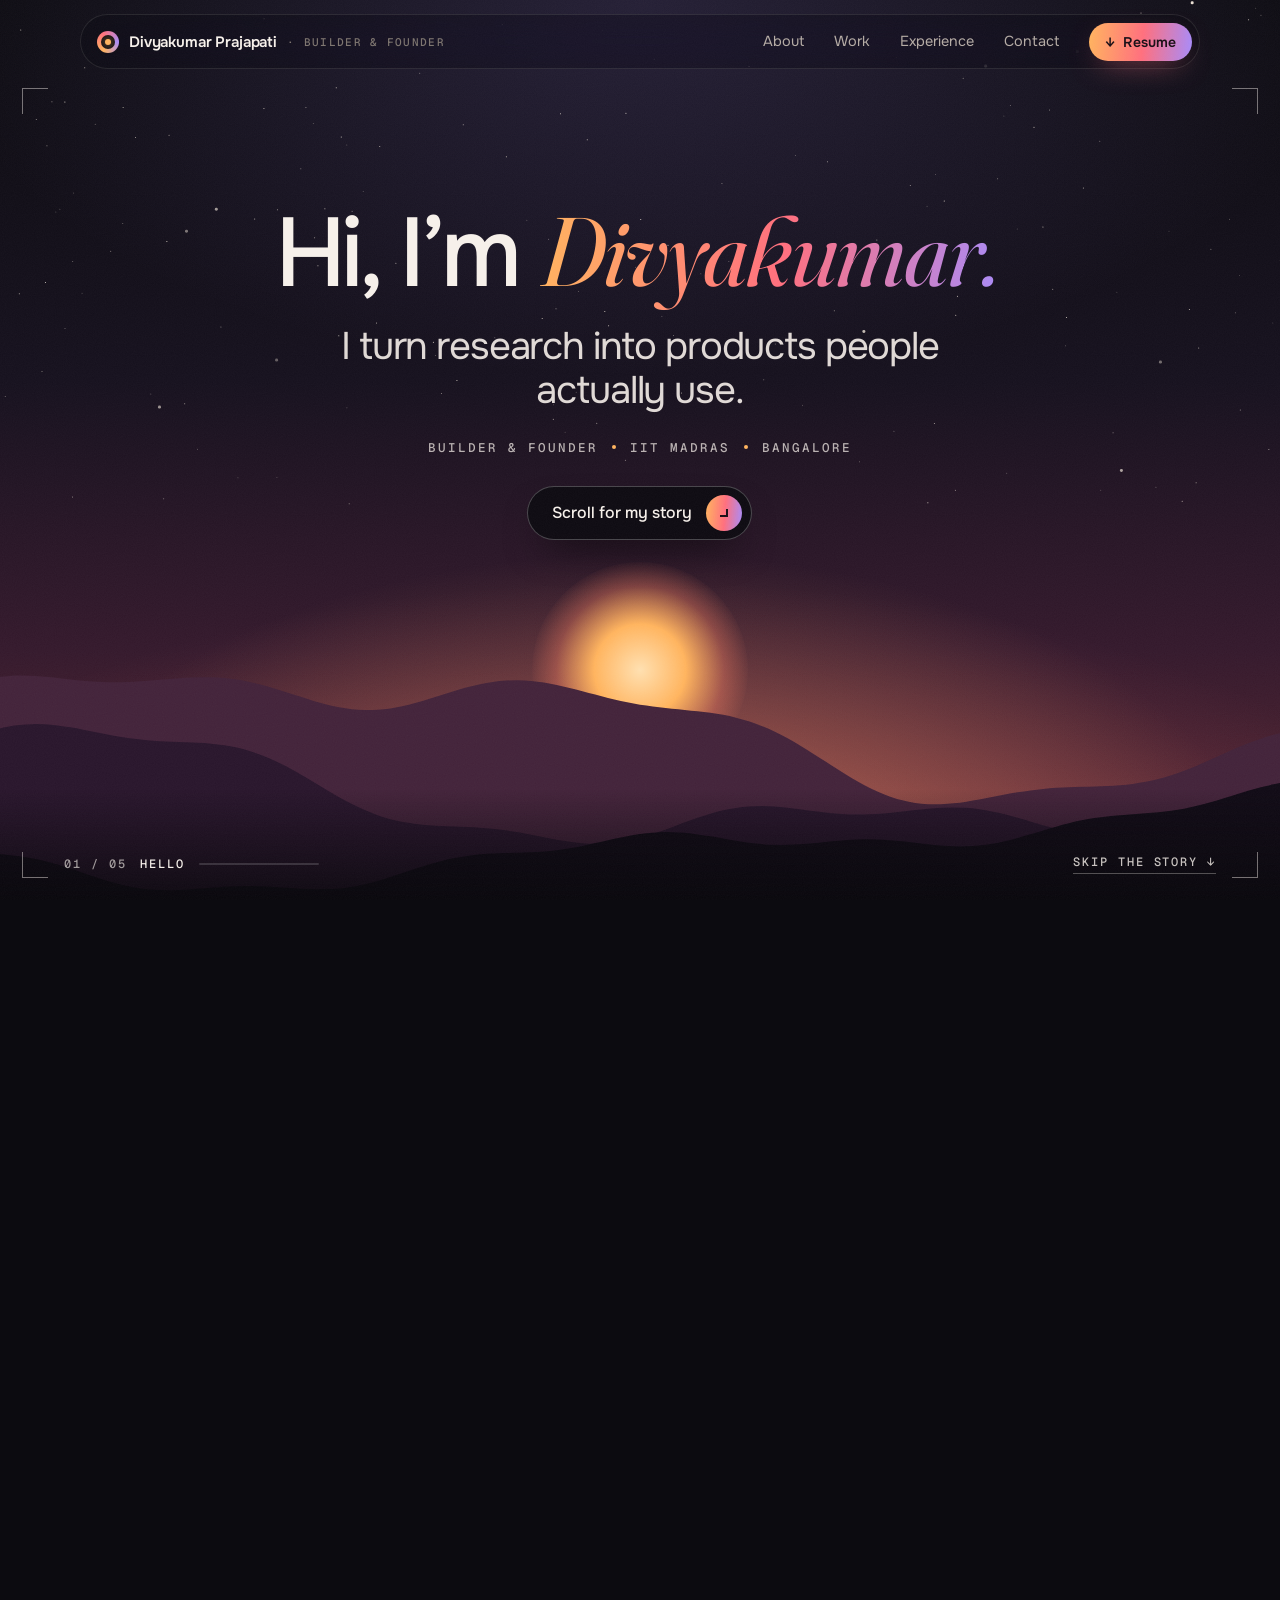
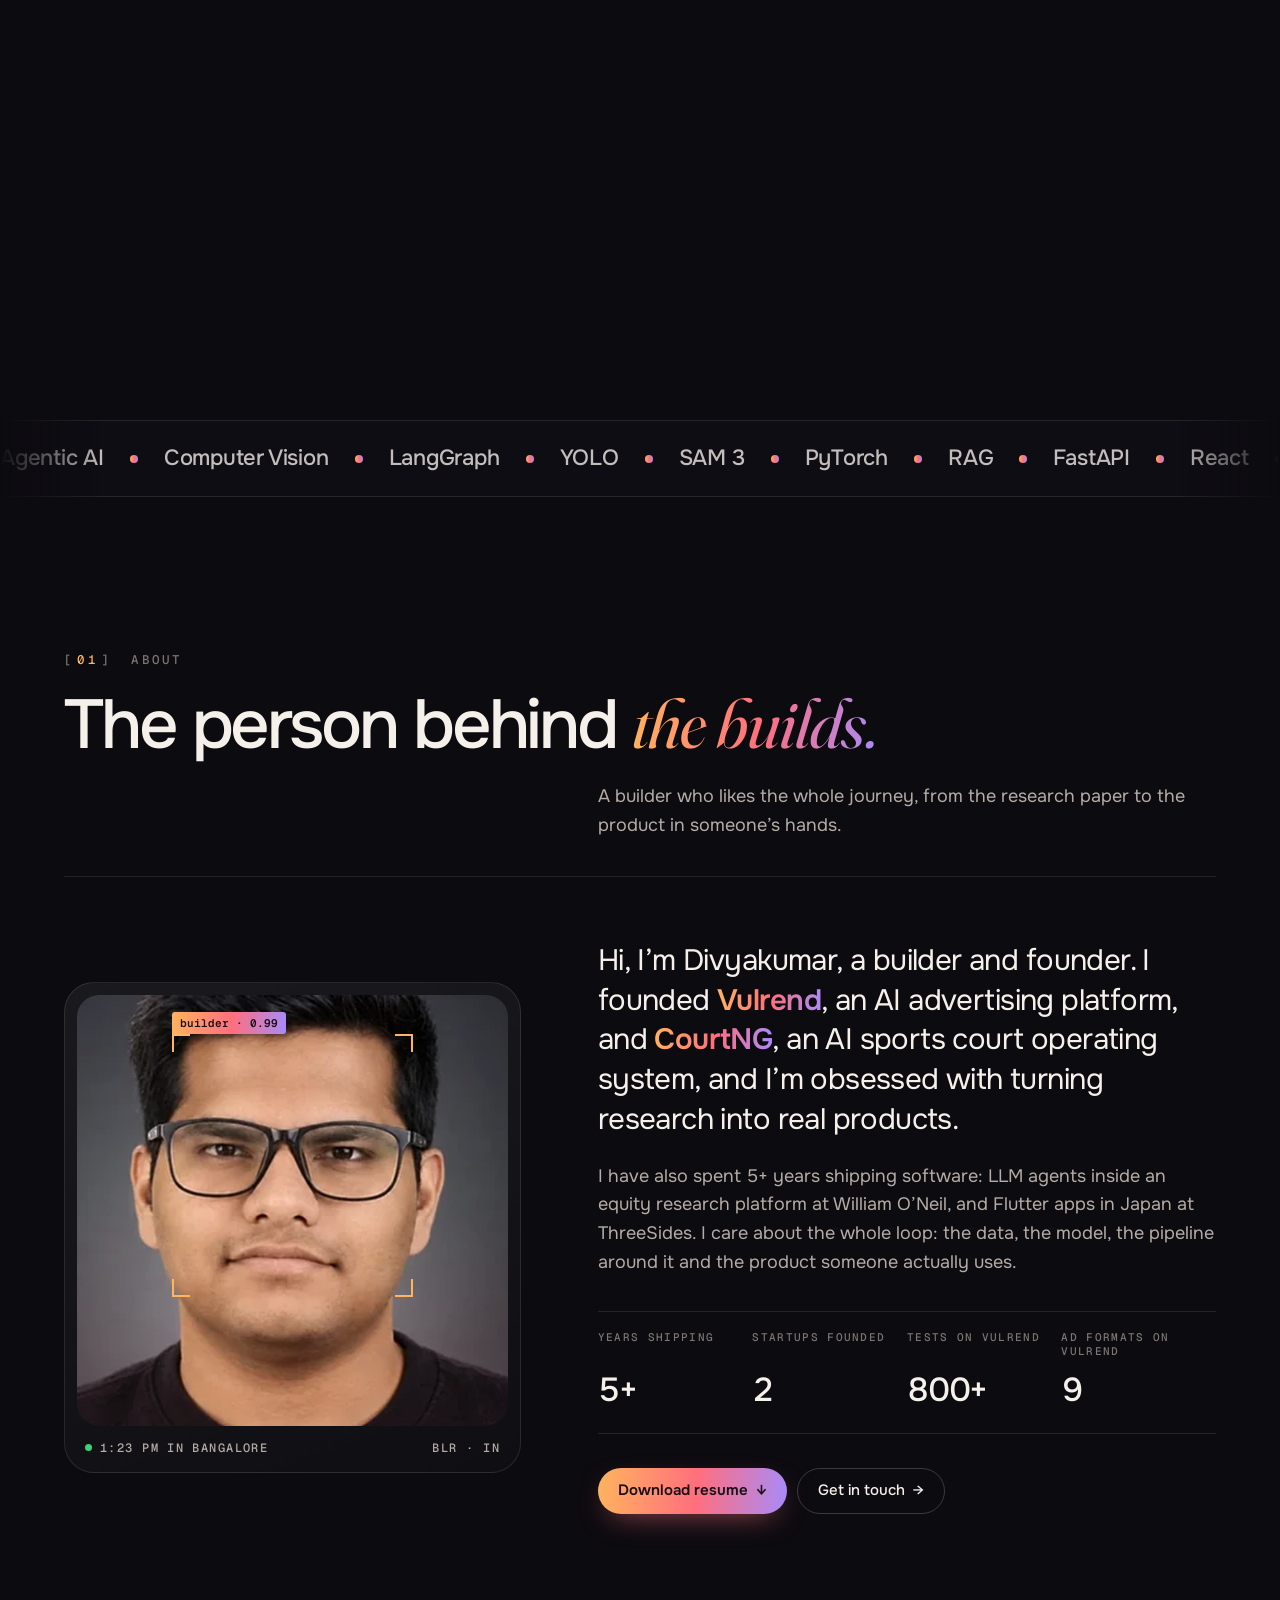
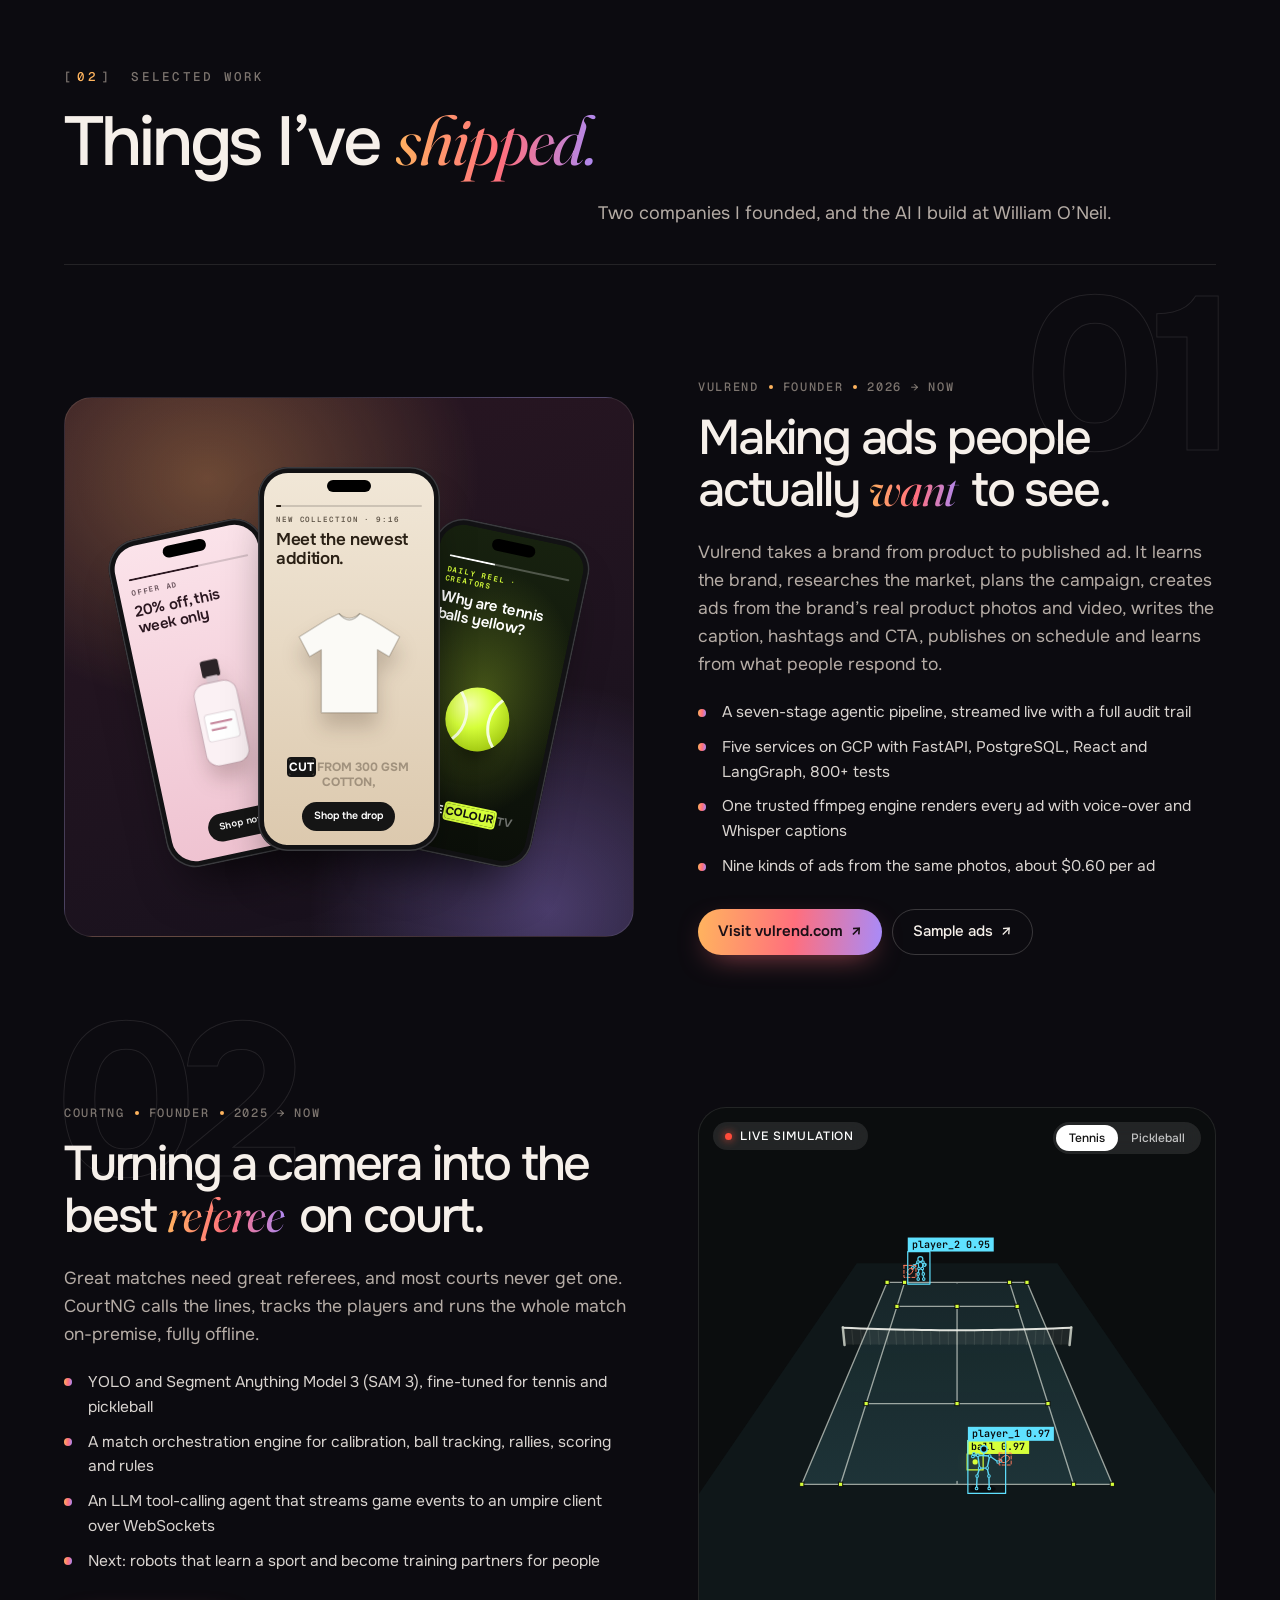
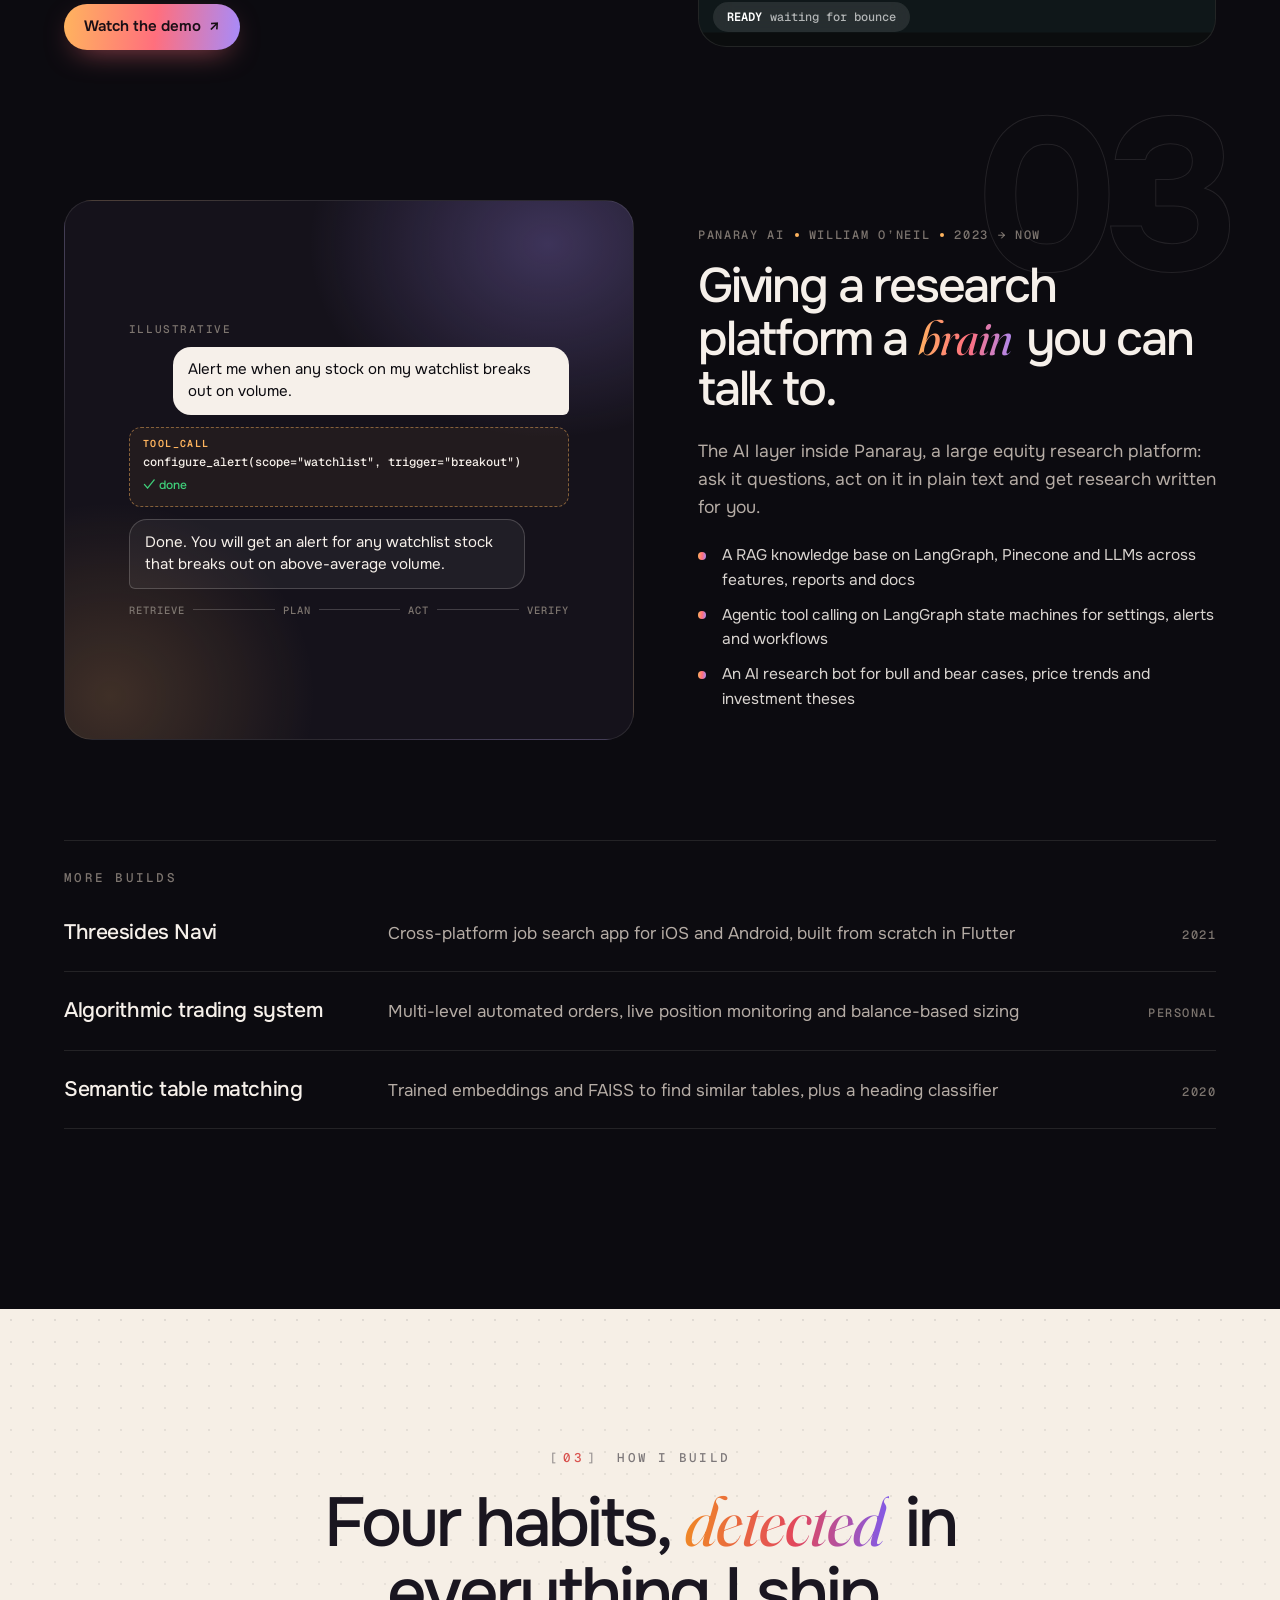
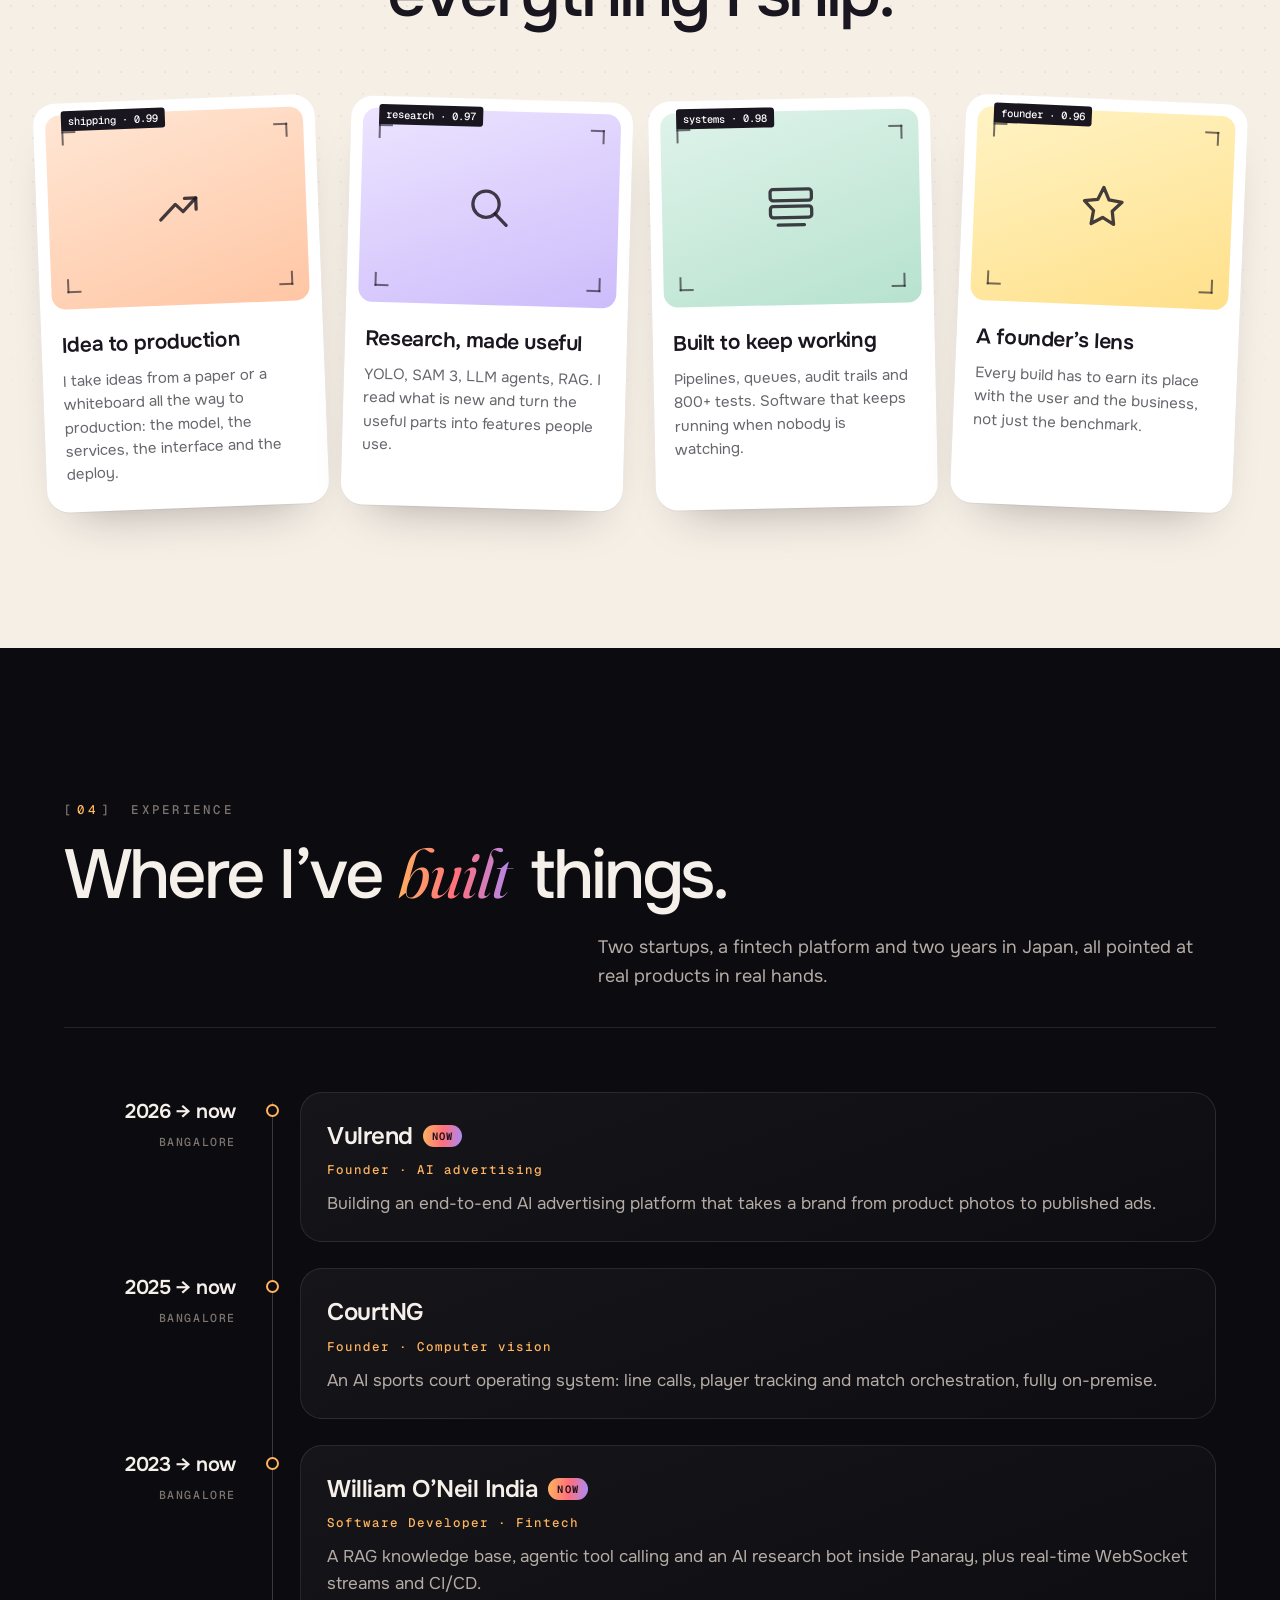
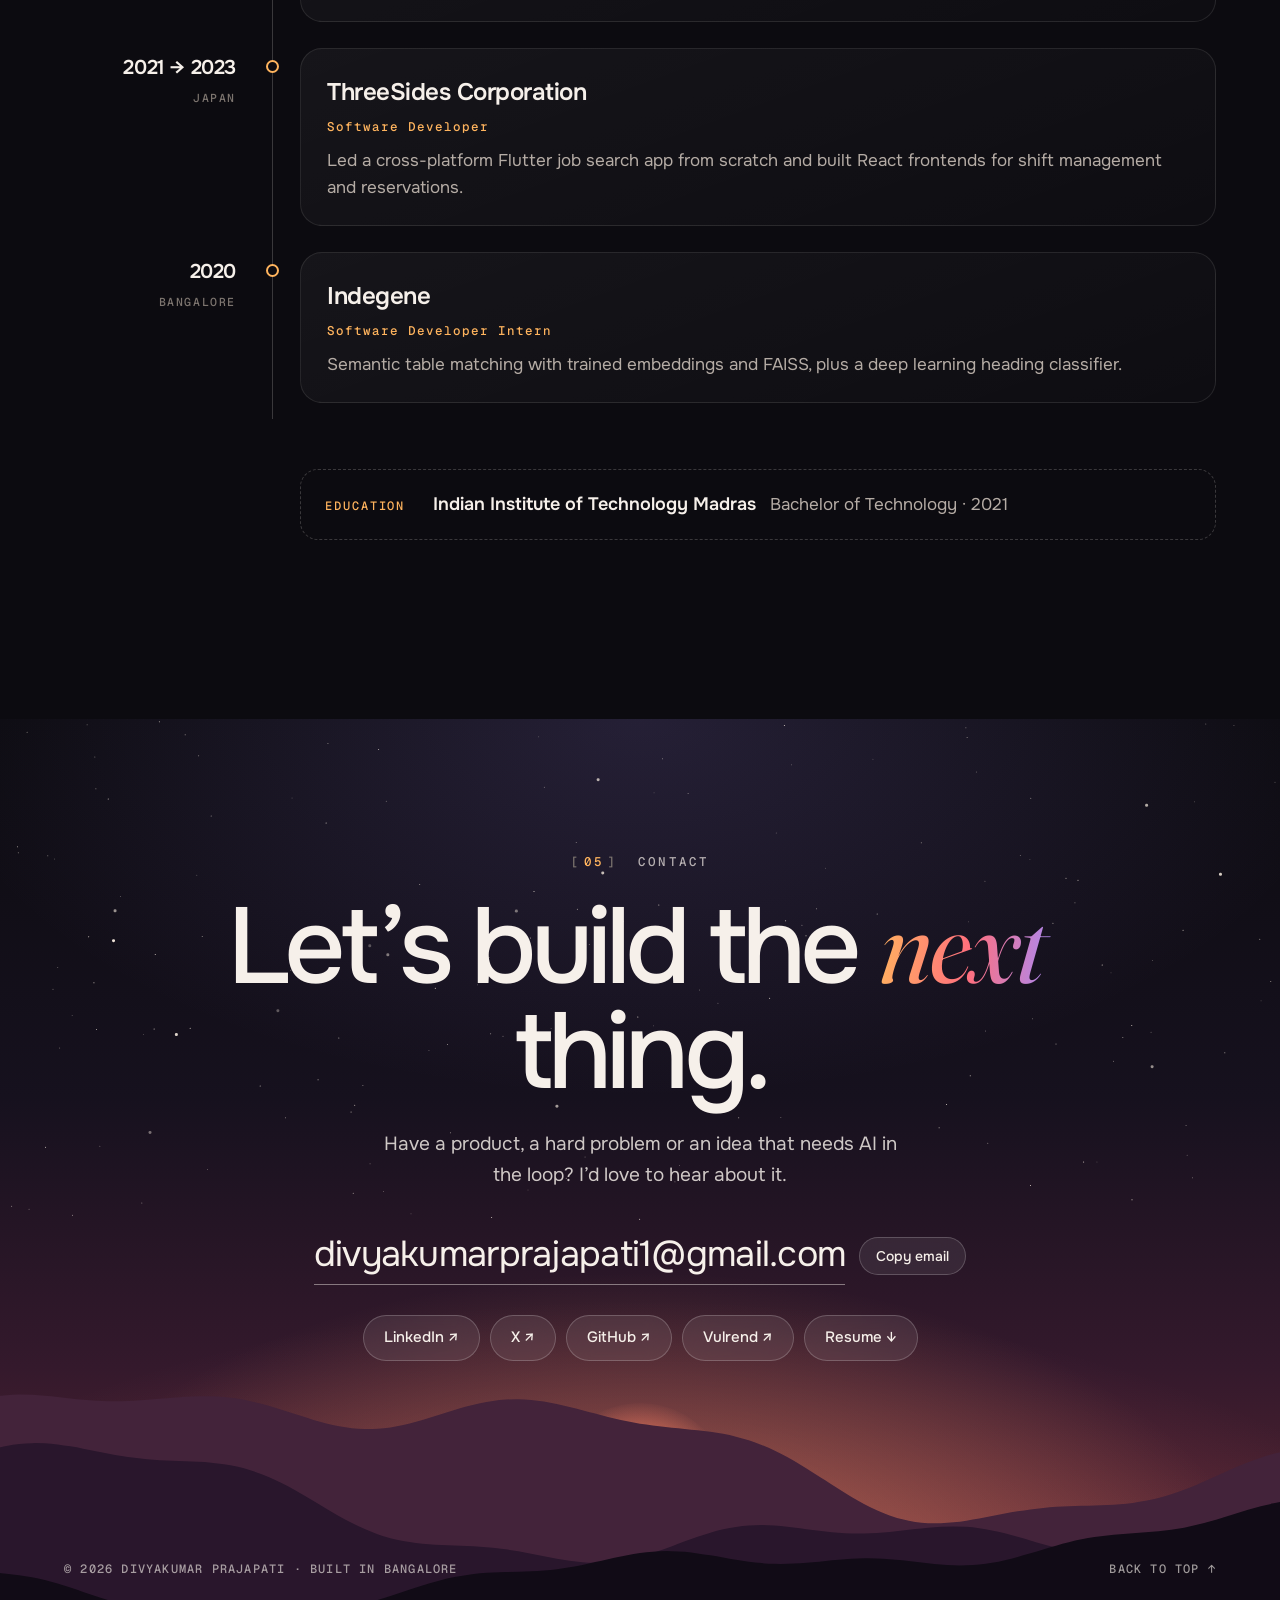
==== index.html @ 696e700c "Personal site: story-driven portfolio A static portfolio for Divyakumar Prajapati. The intro tells a" ====
<!DOCTYPE html>
<html lang="en">
<head>
  <meta charset="utf-8">
  <meta name="viewport" content="width=device-width, initial-scale=1">
  <title>Divyakumar Prajapati · Builder &amp; Founder</title>
  <meta name="description" content="Divyakumar Prajapati, builder and founder from IIT Madras. Founder of Vulrend, an AI advertising platform, and CourtNG, an AI sports court operating system. Turning AI research into real products.">
  <meta name="theme-color" content="#0c0b10">
  <meta property="og:type" content="website">
  <meta property="og:title" content="Divyakumar Prajapati · Builder &amp; Founder">
  <meta property="og:description" content="I turn research into products people actually use. Founder of Vulrend and CourtNG, IIT Madras alum.">
  <meta property="og:url" content="https://divyakumarprajapati.github.io/">
  <meta property="og:image" content="https://divyakumarprajapati.github.io/assets/og.png">
  <meta property="og:image:width" content="1200">
  <meta property="og:image:height" content="630">
  <link rel="canonical" href="https://divyakumarprajapati.github.io/">
  <meta name="twitter:card" content="summary_large_image">
  <meta name="twitter:creator" content="@divyakumar_p">
  <link rel="icon" href="favicon.ico" sizes="48x48">
  <link rel="icon" href="assets/favicon-32.png" type="image/png" sizes="32x32">
  <link rel="icon" href="assets/favicon-192.png" type="image/png" sizes="192x192">
  <link rel="apple-touch-icon" href="assets/apple-touch-icon.png">
  <link rel="preconnect" href="https://fonts.googleapis.com">
  <link rel="preconnect" href="https://fonts.gstatic.com" crossorigin>
  <link href="https://fonts.googleapis.com/css2?family=Fraunces:ital,opsz,wght@1,9..144,300..500&family=Geist+Mono:wght@400;500&family=JetBrains+Mono:wght@500;600;700&family=Onest:wght@300..700&display=swap" rel="stylesheet">
  <link rel="stylesheet" href="styles.css?v=2026-09-24.3">
  <script>
    document.documentElement.classList.add("js");
    if (matchMedia("(prefers-reduced-motion: reduce)").matches) document.documentElement.classList.add("reduce");
  </script>
  <script type="application/ld+json">
  {
    "@context": "https://schema.org",
    "@type": "Person",
    "name": "Divyakumar Prajapati",
    "jobTitle": "Builder and Founder",
    "worksFor": { "@type": "Organization", "name": "Vulrend", "url": "https://vulrend.com" },
    "alumniOf": "Indian Institute of Technology Madras",
    "url": "https://divyakumarprajapati.github.io/",
    "image": "https://divyakumarprajapati.github.io/assets/portrait.webp",
    "email": "mailto:divyakumarprajapati1@gmail.com",
    "sameAs": [
      "https://www.linkedin.com/in/divyakumar-prajapati-1740511a2/",
      "https://x.com/divyakumar_p",
      "https://github.com/divyakumarprajapati"
    ]
  }
  </script>
</head>
<body>
  <a class="skip" href="#about">Skip to content</a>

  <!-- ═════════ Navigation ═════════ -->
  <header class="nav" data-nav>
    <a class="nav__brand" href="#top" aria-label="Divyakumar Prajapati, back to top">
      <span class="lens" aria-hidden="true"></span>
      <span class="nav__name">Divyakumar Prajapati</span>
      <span class="nav__role">· Builder &amp; founder</span>
    </a>
    <nav class="nav__links" aria-label="Sections">
      <a href="#about">About</a>
      <a href="#work">Work</a>
      <a href="#experience">Experience</a>
      <a href="#contact">Contact</a>
    </nav>
    <a class="pill pill--accent pill--sm" href="assets/Divyakumar_Prajapati_Resume.pdf" download><span aria-hidden="true">↓</span> Resume</a>
  </header>

  <main>
    <!-- ═════════ Intro: a short story, told by zooming through a lens ═════════ -->
    <section class="intro" id="top" data-intro aria-label="Introduction">
      <div class="intro__stage">

        <div class="scene scene--dusk" data-scene="Hello">
          <div class="scene__bg" data-scene-bg>
            <div class="sky" aria-hidden="true">
              <i class="stars" data-stars></i>
              <i class="sun"></i>
              <svg class="hills" viewBox="0 0 1600 420" preserveAspectRatio="none">
                <path class="hills__far" d="M0 420 L0 171.9 Q0 171.9 8 171.3 Q16 170.7 24 170.6 Q32 170.6 40 170.9 Q48 171.3 56 172.0 Q64 172.6 72 173.4 Q80 174.2 88 175.0 Q96 175.8 104 176.4 Q112 177.0 120 177.4 Q128 177.9 136 178.0 Q144 178.2 152 178.0 Q160 177.9 168 177.5 Q176 177.1 184 176.5 Q192 176.0 200 175.3 Q208 174.7 216 174.1 Q224 173.5 232 173.0 Q240 172.6 248 172.4 Q256 172.3 264 172.5 Q272 172.7 280 173.3 Q288 174.0 296 175.1 Q304 176.2 312 177.7 Q320 179.2 328 181.1 Q336 183.0 344 185.2 Q352 187.4 360 189.7 Q368 192.0 376 194.3 Q384 196.6 392 198.8 Q400 200.9 408 202.7 Q416 204.5 424 205.9 Q432 207.2 440 208.0 Q448 208.8 456 209.0 Q464 209.1 472 208.7 Q480 208.2 488 207.1 Q496 206.1 504 204.5 Q512 202.9 520 200.9 Q528 199.0 536 196.8 Q544 194.5 552 192.3 Q560 190.0 568 187.8 Q576 185.6 584 183.7 Q592 181.7 600 180.2 Q608 178.7 616 177.7 Q624 176.6 632 176.2 Q640 175.7 648 175.8 Q656 176.0 664 176.6 Q672 177.3 680 178.4 Q688 179.6 696 181.1 Q704 182.6 712 184.4 Q720 186.2 728 188.0 Q736 189.9 744 191.8 Q752 193.7 760 195.5 Q768 197.2 776 198.8 Q784 200.3 792 201.6 Q800 203.0 808 204.0 Q816 205.1 824 205.9 Q832 206.8 840 207.5 Q848 208.2 856 208.8 Q864 209.5 872 210.3 Q880 211.0 888 212.0 Q896 213.0 904 214.3 Q912 215.6 920 217.4 Q928 219.2 936 221.4 Q944 223.7 952 226.6 Q960 229.4 968 232.8 Q976 236.2 984 240.1 Q992 244.0 1000 248.3 Q1008 252.6 1016 257.1 Q1024 261.6 1032 266.2 Q1040 270.8 1048 275.3 Q1056 279.9 1064 284.1 Q1072 288.3 1080 292.1 Q1088 295.9 1096 299.2 Q1104 302.4 1112 304.9 Q1120 307.5 1128 309.3 Q1136 311.1 1144 312.1 Q1152 313.2 1160 313.5 Q1168 313.9 1176 313.6 Q1184 313.4 1192 312.6 Q1200 311.9 1208 310.7 Q1216 309.6 1224 308.3 Q1232 306.9 1240 305.5 Q1248 304.1 1256 302.8 Q1264 301.4 1272 300.3 Q1280 299.1 1288 298.2 Q1296 297.2 1304 296.6 Q1312 295.9 1320 295.4 Q1328 295.0 1336 294.7 Q1344 294.5 1352 294.3 Q1360 294.1 1368 293.9 Q1376 293.8 1384 293.4 Q1392 293.1 1400 292.5 Q1408 291.9 1416 291.0 Q1424 290.0 1432 288.7 Q1440 287.3 1448 285.5 Q1456 283.6 1464 281.4 Q1472 279.1 1480 276.4 Q1488 273.7 1496 270.7 Q1504 267.7 1512 264.5 Q1520 261.3 1528 258.1 Q1536 254.9 1544 251.8 Q1552 248.7 1560 245.9 Q1568 243.1 1576 240.7 Q1584 238.3 1592 236.5 L1600 234.7 L1600 420 Z"/>
                <path class="hills__mid" d="M0 420 L0 229.2 Q0 229.2 8 227.8 Q16 226.4 24 225.6 Q32 224.8 40 224.6 Q48 224.5 56 224.8 Q64 225.2 72 226.0 Q80 226.9 88 228.1 Q96 229.3 104 230.7 Q112 232.1 120 233.5 Q128 235.0 136 236.3 Q144 237.7 152 238.8 Q160 240.0 168 240.9 Q176 241.8 184 242.5 Q192 243.1 200 243.5 Q208 243.9 216 244.2 Q224 244.4 232 244.7 Q240 244.9 248 245.3 Q256 245.6 264 246.3 Q272 246.9 280 248.0 Q288 249.0 296 250.6 Q304 252.2 312 254.4 Q320 256.6 328 259.4 Q336 262.1 344 265.5 Q352 268.8 360 272.6 Q368 276.5 376 280.6 Q384 284.7 392 289.0 Q400 293.3 408 297.5 Q416 301.8 424 305.8 Q432 309.8 440 313.4 Q448 317.0 456 320.1 Q464 323.2 472 325.7 Q480 328.3 488 330.2 Q496 332.1 504 333.4 Q512 334.8 520 335.6 Q528 336.5 536 337.0 Q544 337.5 552 337.8 Q560 338.0 568 338.3 Q576 338.5 584 338.8 Q592 339.1 600 339.6 Q608 340.1 616 340.8 Q624 341.6 632 342.6 Q640 343.6 648 344.8 Q656 346.1 664 347.5 Q672 348.8 680 350.3 Q688 351.7 696 353.0 Q704 354.3 712 355.3 Q720 356.3 728 356.9 Q736 357.5 744 357.6 Q752 357.7 760 357.2 Q768 356.7 776 355.6 Q784 354.5 792 352.8 Q800 351.1 808 348.9 Q816 346.8 824 344.3 Q832 341.7 840 339.1 Q848 336.4 856 333.7 Q864 331.1 872 328.6 Q880 326.2 888 324.1 Q896 322.0 904 320.3 Q912 318.7 920 317.7 Q928 316.6 936 316.1 Q944 315.6 952 315.6 Q960 315.7 968 316.1 Q976 316.6 984 317.4 Q992 318.2 1000 319.1 Q1008 320.1 1016 321.1 Q1024 322.0 1032 322.8 Q1040 323.6 1048 324.2 Q1056 324.7 1064 325.0 Q1072 325.2 1080 325.0 Q1088 324.9 1096 324.4 Q1104 324.0 1112 323.3 Q1120 322.6 1128 321.7 Q1136 320.9 1144 320.0 Q1152 319.2 1160 318.5 Q1168 317.9 1176 317.5 Q1184 317.1 1192 317.1 Q1200 317.1 1208 317.6 Q1216 318.1 1224 319.1 Q1232 320.1 1240 321.6 Q1248 323.0 1256 324.8 Q1264 326.6 1272 328.7 Q1280 330.7 1288 332.8 Q1296 335.0 1304 336.9 Q1312 338.9 1320 340.6 Q1328 342.3 1336 343.5 Q1344 344.7 1352 345.4 Q1360 346.0 1368 346.0 Q1376 346.0 1384 345.3 Q1392 344.6 1400 343.3 Q1408 342.0 1416 340.2 Q1424 338.4 1432 336.1 Q1440 333.9 1448 331.4 Q1456 328.9 1464 326.4 Q1472 323.8 1480 321.3 Q1488 318.9 1496 316.6 Q1504 314.3 1512 312.3 Q1520 310.3 1528 308.6 Q1536 306.9 1544 305.5 Q1552 304.1 1560 303.0 Q1568 301.8 1576 300.7 Q1584 299.7 1592 298.6 L1600 297.6 L1600 420 Z"/>
                <path class="hills__near" d="M0 420 L0 369.0 Q0 369.0 8 369.7 Q16 370.3 24 371.3 Q32 372.2 40 373.6 Q48 375.0 56 376.7 Q64 378.5 72 380.6 Q80 382.7 88 385.1 Q96 387.4 104 389.9 Q112 392.3 120 394.6 Q128 397.0 136 399.1 Q144 401.2 152 403.0 Q160 404.7 168 406.0 Q176 407.2 184 408.0 Q192 408.7 200 409.0 Q208 409.2 216 409.1 Q224 408.9 232 408.5 Q240 408.0 248 407.4 Q256 406.8 264 406.3 Q272 405.7 280 405.2 Q288 404.8 296 404.6 Q304 404.3 312 404.4 Q320 404.4 328 404.7 Q336 405.0 344 405.5 Q352 405.9 360 406.4 Q368 406.9 376 407.4 Q384 407.8 392 408.0 Q400 408.1 408 407.9 Q416 407.8 424 407.1 Q432 406.5 440 405.3 Q448 404.2 456 402.5 Q464 400.9 472 398.9 Q480 396.8 488 394.5 Q496 392.2 504 389.8 Q512 387.4 520 385.1 Q528 382.7 536 380.6 Q544 378.4 552 376.6 Q560 374.8 568 373.4 Q576 371.9 584 371.0 Q592 370.0 600 369.3 Q608 368.7 616 368.4 Q624 368.0 632 367.8 Q640 367.6 648 367.5 Q656 367.3 664 366.9 Q672 366.6 680 366.0 Q688 365.5 696 364.6 Q704 363.7 712 362.5 Q720 361.3 728 359.9 Q736 358.4 744 356.8 Q752 355.2 760 353.6 Q768 352.0 776 350.5 Q784 349.0 792 347.8 Q800 346.6 808 345.8 Q816 345.0 824 344.7 Q832 344.4 840 344.6 Q848 344.8 856 345.4 Q864 346.1 872 347.1 Q880 348.1 888 349.3 Q896 350.5 904 351.8 Q912 353.1 920 354.3 Q928 355.5 936 356.4 Q944 357.3 952 357.9 Q960 358.5 968 358.7 Q976 358.9 984 358.7 Q992 358.6 1000 358.1 Q1008 357.6 1016 356.9 Q1024 356.3 1032 355.5 Q1040 354.8 1048 354.2 Q1056 353.6 1064 353.1 Q1072 352.7 1080 352.6 Q1088 352.5 1096 352.7 Q1104 352.9 1112 353.5 Q1120 354.0 1128 354.8 Q1136 355.5 1144 356.4 Q1152 357.3 1160 358.1 Q1168 358.9 1176 359.5 Q1184 360.1 1192 360.4 Q1200 360.6 1208 360.4 Q1216 360.2 1224 359.5 Q1232 358.8 1240 357.6 Q1248 356.4 1256 354.7 Q1264 353.1 1272 351.1 Q1280 349.1 1288 347.0 Q1296 344.8 1304 342.7 Q1312 340.5 1320 338.5 Q1328 336.4 1336 334.7 Q1344 332.9 1352 331.5 Q1360 330.0 1368 328.9 Q1376 327.9 1384 327.1 Q1392 326.3 1400 325.8 Q1408 325.2 1416 324.7 Q1424 324.3 1432 323.7 Q1440 323.2 1448 322.5 Q1456 321.8 1464 320.8 Q1472 319.8 1480 318.5 Q1488 317.1 1496 315.4 Q1504 313.7 1512 311.7 Q1520 309.7 1528 307.5 Q1536 305.3 1544 303.1 Q1552 300.8 1560 298.7 Q1568 296.6 1576 294.7 Q1584 292.9 1592 291.5 L1600 290.0 L1600 420 Z"/>
              </svg>
            </div>
          </div>
          <div class="scene__text scene__text--hello" data-scene-text>
            <div>
              <h1 class="hero">Hi, I’m <em>Divyakumar.</em></h1>
              <p class="hero__line">I turn research into products people actually use.</p>
              <p class="hero__meta">Builder &amp; founder <i></i> IIT Madras <i></i> Bangalore</p>
              <a class="cue" href="#about" data-scroll-cue>Scroll for my story <span class="cue__arrow" aria-hidden="true"></span></a>
            </div>
          </div>
        </div>

        <div class="scene scene--journey" data-scene="The story" aria-hidden="true">
          <div class="scene__bg" data-scene-bg>
            <i class="stars" data-stars></i>
            <i class="milkyway"></i>
            <div class="scene__stage">
              <div class="journey">
                <svg class="journey__lines" aria-hidden="true">
                  <path class="journey__track"/>
                  <path class="journey__path"/>
                </svg>
                <ol class="journey__stars">
                  <li class="jstar" style="--x:6; --y:64; --at:0"><i class="jstar__dot"></i><span class="jstar__label"><small>2020 · ML intern</small>Indegene</span></li>
                  <li class="jstar" style="--x:23; --y:55; --at:.2"><i class="jstar__dot"></i><span class="jstar__label"><small>2021 · B.Tech</small>IIT Madras</span></li>
                  <li class="jstar" style="--x:40; --y:46; --at:.4"><i class="jstar__dot"></i><span class="jstar__label"><small>2021 · Flutter apps</small>ThreeSides, Japan</span></li>
                  <li class="jstar" style="--x:57; --y:37; --at:.6"><i class="jstar__dot"></i><span class="jstar__label"><small>2023 · AI agents</small>William O’Neil</span></li>
                  <li class="jstar" style="--x:74; --y:28; --at:.8"><i class="jstar__dot"></i><span class="jstar__label"><small>2025 · Computer vision</small>CourtNG</span></li>
                  <li class="jstar jstar--now" style="--x:91; --y:19; --at:1"><i class="jstar__dot"></i><span class="jstar__label"><small>Now · Founder</small>Vulrend</span></li>
                </ol>
              </div>
            </div>
          </div>
          <div class="scene__text" data-scene-text>
            <div>
              <p class="scene__label">The story so far</p>
              <p class="scene__line">Five years of <em>building</em> things people use.</p>
              <p class="scene__sub">Apps for a team in Japan, AI agents for fintech, computer vision and two startups of my own. Here are the builds I’m proudest of.</p>
            </div>
          </div>
        </div>

        <div class="scene scene--agents" data-scene="William O’Neil" aria-hidden="true">
          <div class="scene__bg" data-scene-bg>
            <div class="scene__stage">
              <svg class="graph graph--wide" viewBox="0 0 1600 600" aria-hidden="true">
                <defs>
                  <radialGradient id="glowW"><stop offset="0" stop-color="#ffb45e" stop-opacity=".5"/><stop offset="1" stop-color="#ff6f7d" stop-opacity="0"/></radialGradient>
                  <linearGradient id="edgeW" x1="0" x2="1"><stop offset="0" stop-color="#ffb45e"/><stop offset=".5" stop-color="#ff6f7d"/><stop offset="1" stop-color="#a78bfa"/></linearGradient>
                </defs>
                <g class="graph__edges" stroke="url(#edgeW)">
                  <path id="w1" d="M800 300 C 660 240 560 180 420 140"/>
                  <path id="w2" d="M800 300 C 940 240 1040 180 1180 140"/>
                  <path id="w3" d="M800 300 C 660 360 560 420 420 460"/>
                  <path id="w4" d="M800 300 C 940 360 1040 420 1180 460"/>
                  <path id="w5" d="M800 300 C 800 220 800 150 800 84"/>
                  <path id="w6" d="M800 300 C 800 380 800 450 800 516"/>
                  <path class="faint" d="M420 140 C 380 250 380 350 420 460"/>
                  <path class="faint" d="M1180 140 C 1220 250 1220 350 1180 460"/>
                </g>
                <g class="graph__pulses">
                  <circle r="5"><animateMotion dur="2.6s" repeatCount="indefinite"><mpath href="#w1"/></animateMotion></circle>
                  <circle r="5"><animateMotion dur="3.1s" repeatCount="indefinite" begin="-1s"><mpath href="#w2"/></animateMotion></circle>
                  <circle r="5"><animateMotion dur="2.8s" repeatCount="indefinite" begin="-.6s"><mpath href="#w3"/></animateMotion></circle>
                  <circle r="5"><animateMotion dur="3.4s" repeatCount="indefinite" begin="-2s"><mpath href="#w4"/></animateMotion></circle>
                  <circle r="5"><animateMotion dur="2.2s" repeatCount="indefinite" begin="-1.4s"><mpath href="#w5"/></animateMotion></circle>
                  <circle r="5"><animateMotion dur="2.4s" repeatCount="indefinite" begin="-.3s"><mpath href="#w6"/></animateMotion></circle>
                </g>
                <g class="graph__nodes">
                  <g transform="translate(800 300)"><circle r="150" fill="url(#glowW)"/><circle r="54" class="node node--core"/><text y="8" class="core">LLM</text></g>
                  <g transform="translate(420 140)"><circle r="30" class="node"/><text x="-48" y="8" text-anchor="end">retrieve</text></g>
                  <g transform="translate(1180 140)"><circle r="30" class="node"/><text x="48" y="8" text-anchor="start">plan</text></g>
                  <g transform="translate(420 460)"><circle r="30" class="node"/><text x="-48" y="8" text-anchor="end">memory</text></g>
                  <g transform="translate(1180 460)"><circle r="30" class="node"/><text x="48" y="8" text-anchor="start">verify</text></g>
                  <g transform="translate(800 84)"><circle r="24" class="node"/><text x="42" y="8" text-anchor="start">tools</text></g>
                  <g transform="translate(800 516)"><circle r="24" class="node"/><text x="42" y="8" text-anchor="start">act</text></g>
                </g>
              </svg>
              <svg class="graph graph--tall" viewBox="0 0 600 760" aria-hidden="true">
                <defs>
                  <radialGradient id="glowT"><stop offset="0" stop-color="#ffb45e" stop-opacity=".5"/><stop offset="1" stop-color="#ff6f7d" stop-opacity="0"/></radialGradient>
                  <linearGradient id="edgeT" x1="0" x2="1"><stop offset="0" stop-color="#ffb45e"/><stop offset=".5" stop-color="#ff6f7d"/><stop offset="1" stop-color="#a78bfa"/></linearGradient>
                </defs>
                <g class="graph__edges" stroke="url(#edgeT)">
                  <path id="t1" d="M300 380 C 230 300 170 240 120 180"/>
                  <path id="t2" d="M300 380 C 370 300 430 240 480 180"/>
                  <path id="t3" d="M300 380 C 230 460 170 520 120 580"/>
                  <path id="t4" d="M300 380 C 370 460 430 520 480 580"/>
                  <path id="t5" d="M300 380 C 300 280 300 170 300 80"/>
                  <path id="t6" d="M300 380 C 300 480 300 590 300 680"/>
                </g>
                <g class="graph__pulses">
                  <circle r="6"><animateMotion dur="2.6s" repeatCount="indefinite"><mpath href="#t1"/></animateMotion></circle>
                  <circle r="6"><animateMotion dur="3.1s" repeatCount="indefinite" begin="-1s"><mpath href="#t2"/></animateMotion></circle>
                  <circle r="6"><animateMotion dur="2.8s" repeatCount="indefinite" begin="-.6s"><mpath href="#t3"/></animateMotion></circle>
                  <circle r="6"><animateMotion dur="3.4s" repeatCount="indefinite" begin="-2s"><mpath href="#t4"/></animateMotion></circle>
                  <circle r="6"><animateMotion dur="2.2s" repeatCount="indefinite" begin="-1.4s"><mpath href="#t5"/></animateMotion></circle>
                  <circle r="6"><animateMotion dur="2.4s" repeatCount="indefinite" begin="-.3s"><mpath href="#t6"/></animateMotion></circle>
                </g>
                <g class="graph__nodes">
                  <g transform="translate(300 380)"><circle r="140" fill="url(#glowT)"/><circle r="56" class="node node--core"/><text y="9" class="core">LLM</text></g>
                  <g transform="translate(120 180)"><circle r="32" class="node"/><text y="70">retrieve</text></g>
                  <g transform="translate(480 180)"><circle r="32" class="node"/><text y="70">plan</text></g>
                  <g transform="translate(120 580)"><circle r="32" class="node"/><text y="70">memory</text></g>
                  <g transform="translate(480 580)"><circle r="32" class="node"/><text y="70">verify</text></g>
                  <g transform="translate(300 80)"><circle r="26" class="node"/><text x="44" y="9" text-anchor="start">tools</text></g>
                  <g transform="translate(300 680)"><circle r="26" class="node"/><text x="44" y="9" text-anchor="start">act</text></g>
                </g>
              </svg>
            </div>
          </div>
          <div class="scene__text" data-scene-text>
            <div>
              <p class="scene__label">2023 · William O’Neil</p>
              <p class="scene__line">First, I gave a research platform a <em>brain.</em></p>
              <p class="scene__sub">My LLM agents search, plan and act inside Panaray, an equity research platform.</p>
            </div>
          </div>
        </div>

        <div class="scene scene--court" data-scene="CourtNG" aria-hidden="true">
          <div class="scene__bg" data-scene-bg>
            <i class="floodlight floodlight--l"></i><i class="floodlight floodlight--r"></i>
            <div class="scene__stage">
              <figure class="scene__court" data-feed data-idle="1" data-pad="0.1 0.05 0.03 0.05">
                <div class="scene__court-screen" data-screen><canvas data-court></canvas></div>
              </figure>
            </div>
          </div>
          <div class="scene__text" data-scene-text>
            <div>
              <p class="scene__label">2025 · CourtNG</p>
              <p class="scene__line">Then I taught a camera to <em>referee.</em></p>
              <p class="scene__sub">It calls the lines, tracks every player and runs the whole match, fully on-premise.</p>
            </div>
          </div>
        </div>

        <div class="scene scene--ads" data-scene="Vulrend" aria-hidden="true">
          <div class="scene__bg" data-scene-bg>
            <div class="scene__stage"><div class="adwall" data-adwall></div></div>
          </div>
          <div class="scene__text" data-scene-text>
            <div>
              <p class="scene__label">2026 · Vulrend</p>
              <p class="scene__line">Now I’m building ads people actually <em>want</em> to see.</p>
              <p class="scene__sub">Vulrend takes a brand from product photos to published ads, end to end. It’s what I build every day.</p>
            </div>
          </div>
        </div>

        <i class="intro__ring" data-ring aria-hidden="true"></i>
        <i class="vf vf--tl" aria-hidden="true"></i><i class="vf vf--tr" aria-hidden="true"></i>
        <i class="vf vf--bl" aria-hidden="true"></i><i class="vf vf--br" aria-hidden="true"></i>
        <div class="intro__hud">
          <span class="intro__count" aria-hidden="true"><span data-hud-count>01 / 05</span><b data-hud-name>Hello</b><span class="intro__bar"><i data-hud-bar></i></span></span>
          <a class="skipstory" href="#about">Skip the story ↓</a>
        </div>
      </div>
    </section>

    <!-- ═════════ Marquee ═════════ -->
    <div class="marquee" aria-hidden="true">
      <div class="marquee__track">
        <span>Agentic AI</span><span>Computer Vision</span><span>LangGraph</span><span>YOLO</span><span>SAM 3</span><span>PyTorch</span><span>RAG</span><span>FastAPI</span><span>React</span><span>PostgreSQL</span><span>Flutter</span><span>GCP</span>
        <span>Agentic AI</span><span>Computer Vision</span><span>LangGraph</span><span>YOLO</span><span>SAM 3</span><span>PyTorch</span><span>RAG</span><span>FastAPI</span><span>React</span><span>PostgreSQL</span><span>Flutter</span><span>GCP</span>
      </div>
    </div>

    <!-- ═════════ About ═════════ -->
    <section class="section" id="about" aria-labelledby="about-title">
      <header class="shead" data-reveal>
        <p class="shead__label"><b>01</b> About</p>
        <h2 id="about-title">The person behind <em>the builds.</em></h2>
        <p class="shead__aside">A builder who likes the whole journey, from the research paper to the product in someone’s hands.</p>
      </header>

      <div class="about">
        <figure class="shot" data-reveal>
          <div class="shot__frame">
            <img src="assets/portrait.webp" alt="Portrait of Divyakumar Prajapati" width="640" height="640" loading="lazy">
            <span class="shot__tag" aria-hidden="true">builder · 0.99</span>
            <i class="shot__c shot__c--tl"></i><i class="shot__c shot__c--tr"></i><i class="shot__c shot__c--bl"></i><i class="shot__c shot__c--br"></i>
          </div>
          <figcaption><span><span class="dot" aria-hidden="true"></span><time data-clock>--:--</time> in Bangalore</span><span>BLR · IN</span></figcaption>
        </figure>

        <div class="about__text" data-reveal>
          <p class="about__lead">
            Hi, I’m Divyakumar, a builder and founder. I founded <b>Vulrend</b>, an AI advertising platform, and
            <b>CourtNG</b>, an AI sports court operating system, and I’m obsessed with turning research into real products.
          </p>
          <p>
            I have also spent <span data-years>5+</span> years shipping software: LLM agents inside an equity research
            platform at William O’Neil, and Flutter apps in Japan at ThreeSides. I care about the whole loop: the data,
            the model, the pipeline around it and the product someone actually uses.
          </p>
          <dl class="counts">
            <div><dt>Years shipping</dt><dd data-count="5" data-suffix="+">5+</dd></div>
            <div><dt>Startups founded</dt><dd data-count="2">2</dd></div>
            <div><dt>Tests on Vulrend</dt><dd data-count="800" data-suffix="+">800+</dd></div>
            <div><dt>Ad formats on Vulrend</dt><dd data-count="9">9</dd></div>
          </dl>
          <div class="about__actions">
            <a class="pill pill--accent" href="assets/Divyakumar_Prajapati_Resume.pdf" download>Download resume <span aria-hidden="true">↓</span></a>
            <a class="pill" href="#contact">Get in touch <span aria-hidden="true">→</span></a>
          </div>
        </div>
      </div>
    </section>

    <!-- ═════════ Work ═════════ -->
    <section class="section" id="work" aria-labelledby="work-title">
      <header class="shead" data-reveal>
        <p class="shead__label"><b>02</b> Selected work</p>
        <h2 id="work-title">Things I’ve <em>shipped.</em></h2>
        <p class="shead__aside">Two companies I founded, and the AI I build at William O’Neil.</p>
      </header>

      <!-- Vulrend -->
      <article class="work" data-reveal>
        <span class="work__num" aria-hidden="true">01</span>
        <div class="work__visual work__visual--vulrend" aria-hidden="true">
          <div class="phones">
            <div class="phone phone--l">
              <div class="screen screen--offer">
                <i class="screen__bar"><i style="width: 58%"></i></i>
                <span class="screen__tag">Offer ad</span>
                <span class="screen__title">20% off, this week only</span>
                <svg class="screen__product" viewBox="0 0 60 100">
                  <rect x="22" y="3" width="16" height="15" rx="2.5" fill="#2b2327"/>
                  <rect x="25" y="17" width="10" height="7" fill="#d9c7cf"/>
                  <rect x="11" y="23" width="38" height="73" rx="11" fill="#fbf1f4" stroke="rgba(60,20,40,.18)"/>
                  <rect x="16" y="50" width="28" height="24" rx="3" fill="#fff" stroke="rgba(60,20,40,.12)"/>
                  <path d="M21 58h18M21 64h12" stroke="#c98ea2" stroke-width="2" stroke-linecap="round"/>
                </svg>
                <span class="screen__cta">Shop now</span>
              </div>
            </div>
            <div class="phone phone--c">
              <div class="screen screen--collection" data-reel>
                <i class="screen__bar"><i data-reel-progress></i></i>
                <span class="screen__tag">New collection · 9:16</span>
                <span class="screen__title">Meet the newest addition.</span>
                <svg class="screen__product screen__product--tee" viewBox="0 0 100 92">
                  <path d="M31 8L41 3Q50 11 59 3L69 8L93 23L84 40L74 34V88H26V34L16 40L7 23Z" fill="#fbfaf6" stroke="rgba(40,30,15,.2)" stroke-width="1.2" stroke-linejoin="round"/>
                  <path d="M41 3Q50 14 59 3" fill="none" stroke="rgba(40,30,15,.25)" stroke-width="1.2"/>
                </svg>
                <span class="screen__cap" data-reel-caption></span>
                <span class="screen__cta">Shop the drop</span>
              </div>
            </div>
            <div class="phone phone--r">
              <div class="screen screen--reel">
                <i class="screen__bar"><i style="width: 38%"></i></i>
                <span class="screen__tag">Daily reel · creators</span>
                <span class="screen__title">Why are tennis balls yellow?</span>
                <span class="screen__ball"></span>
                <span class="screen__cap"><span class="on">blame</span> <span class="now">colour</span> <span>TV</span></span>
              </div>
            </div>
          </div>
        </div>
        <div class="work__body">
          <p class="work__meta">Vulrend <i></i> Founder <i></i> 2026 → now</p>
          <h3>Making ads people actually <em>want</em> to see.</h3>
          <p class="work__desc">
            Vulrend takes a brand from product to published ad. It learns the brand, researches the market, plans the
            campaign, creates ads from the brand’s real product photos and video, writes the caption, hashtags and CTA,
            publishes on schedule and learns from what people respond to.
          </p>
          <ul class="work__points">
            <li>A seven-stage agentic pipeline, streamed live with a full audit trail</li>
            <li>Five services on GCP with FastAPI, PostgreSQL, React and LangGraph, 800+ tests</li>
            <li>One trusted ffmpeg engine renders every ad with voice-over and Whisper captions</li>
            <li>Nine kinds of ads from the same photos, about $0.60 per ad</li>
          </ul>
          <div class="work__cta">
            <a class="pill pill--accent" href="https://vulrend.com" target="_blank" rel="noopener">Visit vulrend.com <span aria-hidden="true">↗</span></a>
            <a class="pill" href="https://drive.google.com/drive/folders/1BAq5RheekaDaAnyZbN5QhQQo2NZ7jMpg?usp=sharing" target="_blank" rel="noopener">Sample ads <span aria-hidden="true">↗</span></a>
          </div>
        </div>
      </article>

      <!-- CourtNG -->
      <article class="work work--flip" data-reveal>
        <span class="work__num" aria-hidden="true">02</span>
        <figure class="work__visual work__visual--court" data-feed data-pad="0.15 0.05 0.12 0.05"
                aria-label="Live simulation of the CourtNG computer vision pipeline. Hover the court.">
          <div class="feed__screen" data-screen>
            <canvas class="feed__canvas" data-court aria-hidden="true"></canvas>
            <p class="feed__live"><span class="rec" aria-hidden="true"></span>Live simulation</p>
            <div class="seg" role="group" aria-label="Sport">
              <button type="button" aria-pressed="true" data-sport="tennis">Tennis</button>
              <button type="button" aria-pressed="false" data-sport="pickleball">Pickleball</button>
            </div>
            <p class="feed__call" aria-hidden="true"><b data-call>Ready</b><span data-call-sub>waiting for bounce</span></p>
            <p class="feed__readout" data-readout aria-hidden="true"></p>
          </div>
        </figure>
        <div class="work__body">
          <p class="work__meta">CourtNG <i></i> Founder <i></i> 2025 → now</p>
          <h3>Turning a camera into the best <em>referee</em> on court.</h3>
          <p class="work__desc">
            Great matches need great referees, and most courts never get one. CourtNG calls the lines, tracks the
            players and runs the whole match on-premise, fully offline.
          </p>
          <ul class="work__points">
            <li>YOLO and Segment Anything Model 3 (SAM 3), fine-tuned for tennis and pickleball</li>
            <li>A match orchestration engine for calibration, ball tracking, rallies, scoring and rules</li>
            <li>An LLM tool-calling agent that streams game events to an umpire client over WebSockets</li>
            <li>Next: robots that learn a sport and become training partners for people</li>
          </ul>
          <div class="work__cta">
            <a class="pill pill--accent" href="https://drive.google.com/file/d/1yS-E352BSmvqXqhfl_P4TRuQ9U-gShar/view?usp=sharing" target="_blank" rel="noopener">Watch the demo <span aria-hidden="true">↗</span></a>
          </div>
        </div>
      </article>

      <!-- Panaray -->
      <article class="work" data-reveal>
        <span class="work__num" aria-hidden="true">03</span>
        <div class="work__visual work__visual--chat">
          <div class="chat" role="img" aria-label="Illustration of the assistant configuring an alert through a tool call">
            <p class="chat__note">Illustrative</p>
            <p class="chat__msg chat__msg--user">Alert me when any stock on my watchlist breaks out on volume.</p>
            <p class="chat__tool"><span>tool_call</span><code>configure_alert(scope="watchlist", trigger="breakout")</code><em>✓ done</em></p>
            <p class="chat__msg chat__msg--bot">Done. You will get an alert for any watchlist stock that breaks out on above-average volume.</p>
            <p class="chat__trace"><span>retrieve</span><i></i><span>plan</span><i></i><span>act</span><i></i><span>verify</span></p>
          </div>
        </div>
        <div class="work__body">
          <p class="work__meta">Panaray AI <i></i> William O’Neil <i></i> 2023 → now</p>
          <h3>Giving a research platform a <em>brain</em> you can talk to.</h3>
          <p class="work__desc">
            The AI layer inside Panaray, a large equity research platform: ask it questions, act on it in plain
            text and get research written for you.
          </p>
          <ul class="work__points">
            <li>A RAG knowledge base on LangGraph, Pinecone and LLMs across features, reports and docs</li>
            <li>Agentic tool calling on LangGraph state machines for settings, alerts and workflows</li>
            <li>An AI research bot for bull and bear cases, price trends and investment theses</li>
          </ul>
        </div>
      </article>

      <div class="more" data-reveal>
        <p class="more__title">More builds</p>
        <ul>
          <li><b>Threesides Navi</b><span>Cross-platform job search app for iOS and Android, built from scratch in Flutter</span><em>2021</em></li>
          <li><b>Algorithmic trading system</b><span>Multi-level automated orders, live position monitoring and balance-based sizing</span><em>Personal</em></li>
          <li><b>Semantic table matching</b><span>Trained embeddings and FAISS to find similar tables, plus a heading classifier</span><em>2020</em></li>
        </ul>
      </div>
    </section>

    <!-- ═════════ How I build (light band) ═════════ -->
    <section class="band" aria-labelledby="habits-title">
      <div class="band__inner">
        <header class="shead shead--center" data-reveal>
          <p class="shead__label"><b>03</b> How I build</p>
          <h2 id="habits-title">Four habits, <em>detected</em> in everything I ship.</h2>
        </header>
        <ul class="habits">
          <li class="habit" data-reveal>
            <div class="habit__img habit__img--a">
              <svg viewBox="0 0 64 64" aria-hidden="true"><path d="M14 44L30 28l8 8 14-14" fill="none" stroke="currentColor" stroke-width="3.5" stroke-linecap="round" stroke-linejoin="round"/><path d="M40 22h12v12" fill="none" stroke="currentColor" stroke-width="3.5" stroke-linecap="round" stroke-linejoin="round"/></svg>
              <span class="habit__tag">shipping · 0.99</span>
            </div>
            <h3>Idea to production</h3>
            <p>I take ideas from a paper or a whiteboard all the way to production: the model, the services, the interface and the deploy.</p>
          </li>
          <li class="habit" data-reveal>
            <div class="habit__img habit__img--b">
              <svg viewBox="0 0 64 64" aria-hidden="true"><circle cx="28" cy="28" r="14" fill="none" stroke="currentColor" stroke-width="3.5"/><path d="M38 38l12 12" stroke="currentColor" stroke-width="3.5" stroke-linecap="round"/></svg>
              <span class="habit__tag">research · 0.97</span>
            </div>
            <h3>Research, made useful</h3>
            <p>YOLO, SAM 3, LLM agents, RAG. I read what is new and turn the useful parts into features people use.</p>
          </li>
          <li class="habit" data-reveal>
            <div class="habit__img habit__img--c">
              <svg viewBox="0 0 64 64" aria-hidden="true"><rect x="10" y="12" width="44" height="12" rx="3" fill="none" stroke="currentColor" stroke-width="3.5"/><rect x="10" y="30" width="44" height="12" rx="3" fill="none" stroke="currentColor" stroke-width="3.5"/><path d="M18 50h28" stroke="currentColor" stroke-width="3.5" stroke-linecap="round"/></svg>
              <span class="habit__tag">systems · 0.98</span>
            </div>
            <h3>Built to keep working</h3>
            <p>Pipelines, queues, audit trails and 800+ tests. Software that keeps running when nobody is watching.</p>
          </li>
          <li class="habit" data-reveal>
            <div class="habit__img habit__img--d">
              <svg viewBox="0 0 64 64" aria-hidden="true"><path d="M32 10l6 13 14 2-10 10 2 14-12-7-12 7 2-14-10-10 14-2z" fill="none" stroke="currentColor" stroke-width="3.5" stroke-linejoin="round"/></svg>
              <span class="habit__tag">founder · 0.96</span>
            </div>
            <h3>A founder’s lens</h3>
            <p>Every build has to earn its place with the user and the business, not just the benchmark.</p>
          </li>
        </ul>
      </div>
    </section>

    <!-- ═════════ Experience ═════════ -->
    <section class="section" id="experience" aria-labelledby="exp-title">
      <header class="shead" data-reveal>
        <p class="shead__label"><b>04</b> Experience</p>
        <h2 id="exp-title">Where I’ve <em>built</em> things.</h2>
        <p class="shead__aside">Two startups, a fintech platform and two years in Japan, all pointed at real products in real hands.</p>
      </header>

      <ol class="timeline" data-timeline>
        <i class="timeline__fill" data-timeline-fill aria-hidden="true"></i>
        <li data-reveal>
          <p class="timeline__when">2026 → now<span>Bangalore</span></p>
          <div class="timeline__card"><h3>Vulrend <span class="badge">Now</span></h3><p class="timeline__role">Founder · AI advertising</p>
            <p>Building an end-to-end AI advertising platform that takes a brand from product photos to published ads.</p></div>
        </li>
        <li data-reveal>
          <p class="timeline__when">2025 → now<span>Bangalore</span></p>
          <div class="timeline__card"><h3>CourtNG</h3><p class="timeline__role">Founder · Computer vision</p>
            <p>An AI sports court operating system: line calls, player tracking and match orchestration, fully on-premise.</p></div>
        </li>
        <li data-reveal>
          <p class="timeline__when">2023 → now<span>Bangalore</span></p>
          <div class="timeline__card"><h3>William O’Neil India <span class="badge">Now</span></h3><p class="timeline__role">Software Developer · Fintech</p>
            <p>A RAG knowledge base, agentic tool calling and an AI research bot inside Panaray, plus real-time WebSocket streams and CI/CD.</p></div>
        </li>
        <li data-reveal>
          <p class="timeline__when">2021 → 2023<span>Japan</span></p>
          <div class="timeline__card"><h3>ThreeSides Corporation</h3><p class="timeline__role">Software Developer</p>
            <p>Led a cross-platform Flutter job search app from scratch and built React frontends for shift management and reservations.</p></div>
        </li>
        <li data-reveal>
          <p class="timeline__when">2020<span>Bangalore</span></p>
          <div class="timeline__card"><h3>Indegene</h3><p class="timeline__role">Software Developer Intern</p>
            <p>Semantic table matching with trained embeddings and FAISS, plus a deep learning heading classifier.</p></div>
        </li>
      </ol>

      <div class="edu" data-reveal>
        <p class="edu__k">Education</p>
        <p class="edu__v"><b>Indian Institute of Technology Madras</b><span>Bachelor of Technology · 2021</span></p>
      </div>
    </section>

    <!-- ═════════ Contact: back at dusk ═════════ -->
    <section class="contact" id="contact" aria-labelledby="contact-title">
      <div class="contact__bg sky" aria-hidden="true">
        <i class="stars" data-stars></i>
        <i class="sun"></i>
        <svg class="hills" viewBox="0 0 1600 420" preserveAspectRatio="none">
          <path class="hills__far" d="M0 420 L0 171.9 Q0 171.9 8 171.3 Q16 170.7 24 170.6 Q32 170.6 40 170.9 Q48 171.3 56 172.0 Q64 172.6 72 173.4 Q80 174.2 88 175.0 Q96 175.8 104 176.4 Q112 177.0 120 177.4 Q128 177.9 136 178.0 Q144 178.2 152 178.0 Q160 177.9 168 177.5 Q176 177.1 184 176.5 Q192 176.0 200 175.3 Q208 174.7 216 174.1 Q224 173.5 232 173.0 Q240 172.6 248 172.4 Q256 172.3 264 172.5 Q272 172.7 280 173.3 Q288 174.0 296 175.1 Q304 176.2 312 177.7 Q320 179.2 328 181.1 Q336 183.0 344 185.2 Q352 187.4 360 189.7 Q368 192.0 376 194.3 Q384 196.6 392 198.8 Q400 200.9 408 202.7 Q416 204.5 424 205.9 Q432 207.2 440 208.0 Q448 208.8 456 209.0 Q464 209.1 472 208.7 Q480 208.2 488 207.1 Q496 206.1 504 204.5 Q512 202.9 520 200.9 Q528 199.0 536 196.8 Q544 194.5 552 192.3 Q560 190.0 568 187.8 Q576 185.6 584 183.7 Q592 181.7 600 180.2 Q608 178.7 616 177.7 Q624 176.6 632 176.2 Q640 175.7 648 175.8 Q656 176.0 664 176.6 Q672 177.3 680 178.4 Q688 179.6 696 181.1 Q704 182.6 712 184.4 Q720 186.2 728 188.0 Q736 189.9 744 191.8 Q752 193.7 760 195.5 Q768 197.2 776 198.8 Q784 200.3 792 201.6 Q800 203.0 808 204.0 Q816 205.1 824 205.9 Q832 206.8 840 207.5 Q848 208.2 856 208.8 Q864 209.5 872 210.3 Q880 211.0 888 212.0 Q896 213.0 904 214.3 Q912 215.6 920 217.4 Q928 219.2 936 221.4 Q944 223.7 952 226.6 Q960 229.4 968 232.8 Q976 236.2 984 240.1 Q992 244.0 1000 248.3 Q1008 252.6 1016 257.1 Q1024 261.6 1032 266.2 Q1040 270.8 1048 275.3 Q1056 279.9 1064 284.1 Q1072 288.3 1080 292.1 Q1088 295.9 1096 299.2 Q1104 302.4 1112 304.9 Q1120 307.5 1128 309.3 Q1136 311.1 1144 312.1 Q1152 313.2 1160 313.5 Q1168 313.9 1176 313.6 Q1184 313.4 1192 312.6 Q1200 311.9 1208 310.7 Q1216 309.6 1224 308.3 Q1232 306.9 1240 305.5 Q1248 304.1 1256 302.8 Q1264 301.4 1272 300.3 Q1280 299.1 1288 298.2 Q1296 297.2 1304 296.6 Q1312 295.9 1320 295.4 Q1328 295.0 1336 294.7 Q1344 294.5 1352 294.3 Q1360 294.1 1368 293.9 Q1376 293.8 1384 293.4 Q1392 293.1 1400 292.5 Q1408 291.9 1416 291.0 Q1424 290.0 1432 288.7 Q1440 287.3 1448 285.5 Q1456 283.6 1464 281.4 Q1472 279.1 1480 276.4 Q1488 273.7 1496 270.7 Q1504 267.7 1512 264.5 Q1520 261.3 1528 258.1 Q1536 254.9 1544 251.8 Q1552 248.7 1560 245.9 Q1568 243.1 1576 240.7 Q1584 238.3 1592 236.5 L1600 234.7 L1600 420 Z"/>
          <path class="hills__mid" d="M0 420 L0 229.2 Q0 229.2 8 227.8 Q16 226.4 24 225.6 Q32 224.8 40 224.6 Q48 224.5 56 224.8 Q64 225.2 72 226.0 Q80 226.9 88 228.1 Q96 229.3 104 230.7 Q112 232.1 120 233.5 Q128 235.0 136 236.3 Q144 237.7 152 238.8 Q160 240.0 168 240.9 Q176 241.8 184 242.5 Q192 243.1 200 243.5 Q208 243.9 216 244.2 Q224 244.4 232 244.7 Q240 244.9 248 245.3 Q256 245.6 264 246.3 Q272 246.9 280 248.0 Q288 249.0 296 250.6 Q304 252.2 312 254.4 Q320 256.6 328 259.4 Q336 262.1 344 265.5 Q352 268.8 360 272.6 Q368 276.5 376 280.6 Q384 284.7 392 289.0 Q400 293.3 408 297.5 Q416 301.8 424 305.8 Q432 309.8 440 313.4 Q448 317.0 456 320.1 Q464 323.2 472 325.7 Q480 328.3 488 330.2 Q496 332.1 504 333.4 Q512 334.8 520 335.6 Q528 336.5 536 337.0 Q544 337.5 552 337.8 Q560 338.0 568 338.3 Q576 338.5 584 338.8 Q592 339.1 600 339.6 Q608 340.1 616 340.8 Q624 341.6 632 342.6 Q640 343.6 648 344.8 Q656 346.1 664 347.5 Q672 348.8 680 350.3 Q688 351.7 696 353.0 Q704 354.3 712 355.3 Q720 356.3 728 356.9 Q736 357.5 744 357.6 Q752 357.7 760 357.2 Q768 356.7 776 355.6 Q784 354.5 792 352.8 Q800 351.1 808 348.9 Q816 346.8 824 344.3 Q832 341.7 840 339.1 Q848 336.4 856 333.7 Q864 331.1 872 328.6 Q880 326.2 888 324.1 Q896 322.0 904 320.3 Q912 318.7 920 317.7 Q928 316.6 936 316.1 Q944 315.6 952 315.6 Q960 315.7 968 316.1 Q976 316.6 984 317.4 Q992 318.2 1000 319.1 Q1008 320.1 1016 321.1 Q1024 322.0 1032 322.8 Q1040 323.6 1048 324.2 Q1056 324.7 1064 325.0 Q1072 325.2 1080 325.0 Q1088 324.9 1096 324.4 Q1104 324.0 1112 323.3 Q1120 322.6 1128 321.7 Q1136 320.9 1144 320.0 Q1152 319.2 1160 318.5 Q1168 317.9 1176 317.5 Q1184 317.1 1192 317.1 Q1200 317.1 1208 317.6 Q1216 318.1 1224 319.1 Q1232 320.1 1240 321.6 Q1248 323.0 1256 324.8 Q1264 326.6 1272 328.7 Q1280 330.7 1288 332.8 Q1296 335.0 1304 336.9 Q1312 338.9 1320 340.6 Q1328 342.3 1336 343.5 Q1344 344.7 1352 345.4 Q1360 346.0 1368 346.0 Q1376 346.0 1384 345.3 Q1392 344.6 1400 343.3 Q1408 342.0 1416 340.2 Q1424 338.4 1432 336.1 Q1440 333.9 1448 331.4 Q1456 328.9 1464 326.4 Q1472 323.8 1480 321.3 Q1488 318.9 1496 316.6 Q1504 314.3 1512 312.3 Q1520 310.3 1528 308.6 Q1536 306.9 1544 305.5 Q1552 304.1 1560 303.0 Q1568 301.8 1576 300.7 Q1584 299.7 1592 298.6 L1600 297.6 L1600 420 Z"/>
          <path class="hills__near" d="M0 420 L0 369.0 Q0 369.0 8 369.7 Q16 370.3 24 371.3 Q32 372.2 40 373.6 Q48 375.0 56 376.7 Q64 378.5 72 380.6 Q80 382.7 88 385.1 Q96 387.4 104 389.9 Q112 392.3 120 394.6 Q128 397.0 136 399.1 Q144 401.2 152 403.0 Q160 404.7 168 406.0 Q176 407.2 184 408.0 Q192 408.7 200 409.0 Q208 409.2 216 409.1 Q224 408.9 232 408.5 Q240 408.0 248 407.4 Q256 406.8 264 406.3 Q272 405.7 280 405.2 Q288 404.8 296 404.6 Q304 404.3 312 404.4 Q320 404.4 328 404.7 Q336 405.0 344 405.5 Q352 405.9 360 406.4 Q368 406.9 376 407.4 Q384 407.8 392 408.0 Q400 408.1 408 407.9 Q416 407.8 424 407.1 Q432 406.5 440 405.3 Q448 404.2 456 402.5 Q464 400.9 472 398.9 Q480 396.8 488 394.5 Q496 392.2 504 389.8 Q512 387.4 520 385.1 Q528 382.7 536 380.6 Q544 378.4 552 376.6 Q560 374.8 568 373.4 Q576 371.9 584 371.0 Q592 370.0 600 369.3 Q608 368.7 616 368.4 Q624 368.0 632 367.8 Q640 367.6 648 367.5 Q656 367.3 664 366.9 Q672 366.6 680 366.0 Q688 365.5 696 364.6 Q704 363.7 712 362.5 Q720 361.3 728 359.9 Q736 358.4 744 356.8 Q752 355.2 760 353.6 Q768 352.0 776 350.5 Q784 349.0 792 347.8 Q800 346.6 808 345.8 Q816 345.0 824 344.7 Q832 344.4 840 344.6 Q848 344.8 856 345.4 Q864 346.1 872 347.1 Q880 348.1 888 349.3 Q896 350.5 904 351.8 Q912 353.1 920 354.3 Q928 355.5 936 356.4 Q944 357.3 952 357.9 Q960 358.5 968 358.7 Q976 358.9 984 358.7 Q992 358.6 1000 358.1 Q1008 357.6 1016 356.9 Q1024 356.3 1032 355.5 Q1040 354.8 1048 354.2 Q1056 353.6 1064 353.1 Q1072 352.7 1080 352.6 Q1088 352.5 1096 352.7 Q1104 352.9 1112 353.5 Q1120 354.0 1128 354.8 Q1136 355.5 1144 356.4 Q1152 357.3 1160 358.1 Q1168 358.9 1176 359.5 Q1184 360.1 1192 360.4 Q1200 360.6 1208 360.4 Q1216 360.2 1224 359.5 Q1232 358.8 1240 357.6 Q1248 356.4 1256 354.7 Q1264 353.1 1272 351.1 Q1280 349.1 1288 347.0 Q1296 344.8 1304 342.7 Q1312 340.5 1320 338.5 Q1328 336.4 1336 334.7 Q1344 332.9 1352 331.5 Q1360 330.0 1368 328.9 Q1376 327.9 1384 327.1 Q1392 326.3 1400 325.8 Q1408 325.2 1416 324.7 Q1424 324.3 1432 323.7 Q1440 323.2 1448 322.5 Q1456 321.8 1464 320.8 Q1472 319.8 1480 318.5 Q1488 317.1 1496 315.4 Q1504 313.7 1512 311.7 Q1520 309.7 1528 307.5 Q1536 305.3 1544 303.1 Q1552 300.8 1560 298.7 Q1568 296.6 1576 294.7 Q1584 292.9 1592 291.5 L1600 290.0 L1600 420 Z"/>
        </svg>
      </div>
      <div class="contact__inner" data-reveal>
        <p class="shead__label"><b>05</b> Contact</p>
        <h2 id="contact-title">Let’s build the <em>next</em> thing.</h2>
        <p class="contact__sub">Have a product, a hard problem or an idea that needs AI in the loop? I’d love to hear about it.</p>
        <p class="contact__mail">
          <a href="mailto:divyakumarprajapati1@gmail.com">divyakumarprajapati1@gmail.com</a>
          <button type="button" class="pill pill--glass pill--sm" data-copy="divyakumarprajapati1@gmail.com">Copy email</button>
        </p>
        <ul class="contact__links">
          <li><a class="pill pill--glass" href="https://www.linkedin.com/in/divyakumar-prajapati-1740511a2/" target="_blank" rel="noopener">LinkedIn ↗</a></li>
          <li><a class="pill pill--glass" href="https://x.com/divyakumar_p" target="_blank" rel="noopener">X ↗</a></li>
          <li><a class="pill pill--glass" href="https://github.com/divyakumarprajapati" target="_blank" rel="noopener">GitHub ↗</a></li>
          <li><a class="pill pill--glass" href="https://vulrend.com" target="_blank" rel="noopener">Vulrend ↗</a></li>
          <li><a class="pill pill--glass" href="assets/Divyakumar_Prajapati_Resume.pdf" download>Resume ↓</a></li>
        </ul>
      </div>
      <footer class="footer">
        <span>© <span data-year>2026</span> Divyakumar Prajapati · Built in Bangalore</span>
        <a href="#top">Back to top ↑</a>
      </footer>
    </section>
  </main>

  <script src="js/court.js?v=2026-09-24.3" defer></script>
  <script src="js/main.js?v=2026-09-24.3" defer></script>
</body>
</html>
---- styles.css ----
/* ==========================================================================
   Divyakumar Prajapati · portfolio
   Dusk palette on warm ink. The intro is a camera: every scroll zooms
   through a lens into the next world (Vulrend, CourtNG, agents).
   ========================================================================== */

:root {
  --ink: #0c0b10;
  --ink-2: #15131b;
  --line: rgba(246, 240, 234, 0.1);
  --line-2: rgba(246, 240, 234, 0.2);
  --text: #f6f0ea;
  --muted: #b5aca5;
  --dim: #7d756f;

  --amber: #ffb45e;
  --rose: #ff6f7d;
  --violet: #a78bfa;
  --dusk: linear-gradient(95deg, var(--amber) 0%, var(--rose) 52%, var(--violet) 100%);
  --dusk-v: linear-gradient(180deg, var(--amber) 0%, var(--rose) 55%, var(--violet) 100%);

  --cream: #f6efe6;
  --cream-ink: #1a1620;

  /* colours used inside the CourtNG canvas */
  --accent: #d6ff3a;
  --cyan: #5fe1ff;
  --coral: #ff7a5c;
  --mask: #9b8cff;

  --font: "Onest", system-ui, sans-serif;
  --serif: "Fraunces", Georgia, serif;
  --mono: "Geist Mono", ui-monospace, "SFMono-Regular", Menlo, monospace;
  --ease: cubic-bezier(0.2, 0.7, 0.1, 1);
}

*, *::before, *::after { box-sizing: border-box; }

html { scroll-behavior: smooth; -webkit-text-size-adjust: 100%; }

body {
  margin: 0;
  background: var(--ink);
  color: var(--text);
  font-family: var(--font);
  font-size: 17px;
  line-height: 1.6;
  -webkit-font-smoothing: antialiased;
  -moz-osx-font-smoothing: grayscale;
  overflow-x: hidden;
}

/* film grain */
body::after {
  content: "";
  position: fixed;
  inset: 0;
  z-index: 100;
  pointer-events: none;
  opacity: 0.05;
  background-image: url("data:image/svg+xml;utf8,<svg xmlns='http://www.w3.org/2000/svg' width='160' height='160'><filter id='n'><feTurbulence type='fractalNoise' baseFrequency='.9' numOctaves='2' stitchTiles='stitch'/><feColorMatrix values='0 0 0 0 1  0 0 0 0 1  0 0 0 0 1  0 0 0 .6 0'/></filter><rect width='100%' height='100%' filter='url(%23n)'/></svg>");
}

img, svg, canvas { display: block; max-width: 100%; }
a { color: inherit; }
h1, h2, h3 { margin: 0; }
::selection { background: var(--rose); color: #140b10; }
:focus-visible { outline: 2px solid var(--amber); outline-offset: 3px; border-radius: 4px; }

.skip {
  position: absolute; left: 12px; top: -60px; z-index: 200;
  padding: 10px 16px; border-radius: 999px;
  background: var(--text); color: var(--ink); text-decoration: none;
}
.skip:focus { top: 12px; }

/* serif accent words */
.hero em, .scene__line em, h2 em, h3 em {
  font-family: var(--serif);
  font-style: italic;
  font-weight: 400;
  font-variation-settings: "opsz" 144;
  letter-spacing: -0.015em;
  padding-right: 0.08em;
  background: var(--dusk);
  -webkit-background-clip: text;
  background-clip: text;
  color: transparent;
}

/* ---------- pills ---------- */
.pill {
  display: inline-flex;
  align-items: center;
  gap: 8px;
  height: 46px;
  padding: 0 20px;
  border: 1px solid var(--line-2);
  border-radius: 999px;
  background: transparent;
  color: var(--text);
  font: 500 15px/1 var(--font);
  text-decoration: none;
  white-space: nowrap;
  cursor: pointer;
  transition: transform 0.25s var(--ease), background-color 0.25s, border-color 0.25s, box-shadow 0.25s;
}
.pill:hover { background: rgba(255, 255, 255, 0.07); border-color: rgba(246, 240, 234, 0.4); }
.pill--sm { height: 38px; padding: 0 16px; font-size: 14px; }
.pill--accent {
  border: 0;
  background: var(--dusk);
  color: #1a0f16;
  font-weight: 600;
  box-shadow: 0 10px 30px -12px rgba(255, 111, 125, 0.7);
}
.pill--accent:hover { background: var(--dusk); transform: translateY(-1px); box-shadow: 0 16px 38px -12px rgba(255, 111, 125, 0.85); }
.pill--glass {
  border-color: rgba(255, 255, 255, 0.2);
  background: rgba(255, 255, 255, 0.08);
  -webkit-backdrop-filter: blur(12px);
  backdrop-filter: blur(12px);
}

/* ---------- navigation ---------- */
.nav {
  position: fixed;
  z-index: 60;
  top: 14px;
  left: 50%;
  width: min(1120px, calc(100% - 24px));
  transform: translateX(-50%);
  display: flex;
  align-items: center;
  gap: 16px;
  padding: 7px 7px 7px 16px;
  border: 1px solid var(--line);
  border-radius: 999px;
  background: rgba(12, 11, 16, 0.4);
  -webkit-backdrop-filter: blur(16px) saturate(150%);
  backdrop-filter: blur(16px) saturate(150%);
  transition: background-color 0.35s, border-color 0.35s;
}
.nav.is-scrolled { background: rgba(12, 11, 16, 0.78); border-color: var(--line-2); }
.nav__brand { display: flex; align-items: center; gap: 10px; margin-right: auto; text-decoration: none; }
.lens {
  position: relative;
  width: 22px; height: 22px;
  border-radius: 50%;
  background: conic-gradient(from 210deg, var(--amber), var(--rose), var(--violet), var(--amber));
}
.lens::before { content: ""; position: absolute; inset: 4px; border-radius: 50%; background: var(--ink); }
.lens::after { content: ""; position: absolute; inset: 8px; border-radius: 50%; background: var(--amber); box-shadow: 0 0 8px var(--amber); }
.nav__name { font-size: 15px; font-weight: 600; letter-spacing: -0.01em; }
.nav__role { font: 500 11px var(--mono); letter-spacing: 0.12em; text-transform: uppercase; color: var(--dim); }
.nav__links { display: flex; gap: 2px; }
.nav__links a {
  padding: 8px 14px;
  border-radius: 999px;
  color: var(--muted);
  font-size: 14.5px;
  text-decoration: none;
  transition: color 0.2s, background-color 0.2s;
}
.nav__links a:hover { color: var(--text); background: rgba(255, 255, 255, 0.07); }

/* ==========================================================================
   INTRO: a short story told by zooming through a lens.
   Each scene keeps its words at the top and its visual in a stage below
   them. js/main.js measures the words and sets --safe-top on the scene,
   so the two can never overlap on any screen size.
   ========================================================================== */
.intro { position: relative; height: 100vh; height: 100svh; }
.js .intro { height: 580vh; }
.intro__stage {
  position: sticky;
  top: 0;
  height: 100vh;
  height: 100svh;
  overflow: hidden;
  background: var(--ink);
}
.intro__stage::after {
  content: "";
  position: absolute;
  z-index: 7;
  left: 0; right: 0; bottom: 0;
  height: 110px;
  background: linear-gradient(0deg, rgba(8, 7, 11, 0.8), transparent);
  pointer-events: none;
}
.scene { position: absolute; inset: 0; overflow: hidden; }
.scene + .scene { display: none; }
.js .scene + .scene { display: block; clip-path: circle(0 at 50% 50%); }
.scene__bg { position: absolute; inset: 0; transform-origin: 50% 50%; will-change: transform; }
.scene__stage { position: absolute; left: 0; right: 0; top: var(--safe-top, 48%); bottom: 70px; }
.scene__text {
  position: absolute;
  inset: 0;
  z-index: 3;
  display: grid;
  place-items: start center;
  padding: max(14vh, 104px) 24px 0;
  text-align: center;
  pointer-events: none;
  will-change: opacity, transform, filter;
}
.scene__text a { pointer-events: auto; }
.scene__text--hello { place-items: center; padding: 96px 24px 28vh; }

.hero { font-size: clamp(46px, 7.6vw, 116px); font-weight: 500; line-height: 0.98; letter-spacing: -0.05em; }
.hero__line {
  max-width: 24ch;
  margin: 22px auto 0;
  font-size: clamp(24px, 3vw, 40px);
  line-height: 1.15;
  letter-spacing: -0.03em;
  color: rgba(246, 240, 234, 0.9);
}
.hero__meta {
  display: flex;
  flex-wrap: wrap;
  justify-content: center;
  align-items: center;
  gap: 14px;
  margin: 26px 0 30px;
  font: 500 12.5px var(--mono);
  letter-spacing: 0.16em;
  text-transform: uppercase;
  color: rgba(246, 240, 234, 0.72);
}
.hero__meta i { width: 4px; height: 4px; border-radius: 50%; background: var(--amber); }

/* the scroll cue: a solid pill, readable over anything */
.cue {
  display: inline-flex;
  align-items: center;
  gap: 14px;
  height: 54px;
  padding: 0 9px 0 24px;
  border: 1px solid rgba(255, 255, 255, 0.24);
  border-radius: 999px;
  background: rgba(12, 11, 16, 0.88);
  -webkit-backdrop-filter: blur(12px);
  backdrop-filter: blur(12px);
  box-shadow: 0 18px 40px -18px rgba(0, 0, 0, 0.95);
  color: var(--text);
  font: 500 16px/1 var(--font);
  text-decoration: none;
  transition: border-color 0.25s, background-color 0.25s, transform 0.25s var(--ease);
}
.cue:hover { border-color: rgba(255, 255, 255, 0.5); background: rgba(24, 21, 30, 0.95); transform: translateY(-1px); }
.cue__arrow { display: grid; place-items: center; width: 36px; height: 36px; border-radius: 50%; background: var(--dusk); }
.cue__arrow::before {
  content: "";
  width: 8px; height: 8px;
  border-right: 2px solid #1a0f16;
  border-bottom: 2px solid #1a0f16;
  animation: nudge 1.6s var(--ease) infinite;
}
@keyframes nudge {
  0%, 100% { transform: translateY(-3px) rotate(45deg); }
  50% { transform: translateY(2px) rotate(45deg); }
}

.scene__label { margin: 0 0 16px; font: 500 12.5px var(--mono); letter-spacing: 0.22em; text-transform: uppercase; color: var(--amber); }
.scene__line {
  max-width: 22ch;
  margin: 0 auto;
  font-size: clamp(36px, 5vw, 80px);
  font-weight: 500;
  line-height: 1.02;
  letter-spacing: -0.045em;
}
.scene__sub { max-width: 46ch; margin: 18px auto 0; font-size: clamp(16px, 1.35vw, 19px); color: rgba(246, 240, 234, 0.72); }

/* scene 1: dusk sky (also used by the contact section) */
.sky {
  position: absolute;
  inset: 0;
  overflow: hidden;
  background:
    radial-gradient(70% 55% at 50% 100%, rgba(255, 160, 100, 0.5), transparent 70%),
    radial-gradient(100% 70% at 50% 115%, rgba(255, 111, 125, 0.42), transparent 72%),
    radial-gradient(80% 60% at 50% 0%, rgba(167, 139, 250, 0.16), transparent 70%),
    linear-gradient(180deg, #0c0b10 0%, #16111e 42%, #34192c 72%, #5d2731 100%);
}
.stars {
  position: absolute;
  top: 0; left: 0;
  width: 1px; height: 1px;
  border-radius: 50%;
  animation: twinkle 6s ease-in-out infinite alternate;
}
@keyframes twinkle { from { opacity: 0.55; } to { opacity: 1; } }
.sun {
  position: absolute;
  left: 50%;
  bottom: 16%;
  width: 24vmin; height: 24vmin;
  margin-left: -12vmin;
  border-radius: 50%;
  background: radial-gradient(circle, #ffe0b0 0%, #ffb45e 30%, rgba(255, 130, 100, 0.35) 55%, transparent 72%);
}
/* in the hello scene the sun always sets below the words */
.scene--dusk .sun { top: max(var(--safe-top, 62%), 54%); bottom: auto; }
.hills { position: absolute; left: 0; right: 0; bottom: 0; width: 100%; height: 42%; }
.hills__far { fill: #43233a; }
.hills__mid { fill: #29162c; }
.hills__near { fill: #110b16; }

/* scene 2: the story so far, a constellation of milestones */
.scene--journey .scene__bg {
  background:
    radial-gradient(90% 70% at 50% 115%, rgba(167, 139, 250, 0.24), transparent 70%),
    radial-gradient(60% 50% at 85% 20%, rgba(255, 111, 125, 0.1), transparent 70%),
    linear-gradient(180deg, #09090e 0%, #110e1a 55%, #1a1326 100%);
}
.milkyway {
  position: absolute;
  inset: -20%;
  background: radial-gradient(38% 12% at 50% 50%, rgba(255, 226, 210, 0.07), transparent 70%);
  transform: rotate(-24deg);
  pointer-events: none;
}
.journey { position: absolute; inset: 4% 6%; }
.journey__lines { position: absolute; inset: 0; width: 100%; height: 100%; overflow: visible; }
.journey__track,
.journey__path { fill: none; stroke-linecap: round; stroke-linejoin: round; }
.journey__track { stroke: rgba(246, 240, 234, 0.14); stroke-width: 1.2; stroke-dasharray: 2 7; }
.journey__path { stroke: rgba(255, 214, 186, 0.92); stroke-width: 1.8; filter: drop-shadow(0 0 4px rgba(255, 150, 110, 0.8)); }
.journey__stars { position: absolute; inset: 0; margin: 0; padding: 0; list-style: none; }
.jstar {
  position: absolute;
  left: calc(var(--x, 0) * 1%);
  top: calc(var(--y, 0) * 1%);
  opacity: clamp(0, calc((var(--draw, 1) - var(--at)) * 8 + 1), 1);
}
.jstar__dot {
  position: absolute;
  left: -6px; top: -6px;
  width: 12px; height: 12px;
  border-radius: 50%;
  background: #fff3e2;
  box-shadow: 0 0 0 4px rgba(255, 180, 94, 0.16), 0 0 18px 4px rgba(255, 180, 94, 0.55);
}
.jstar__label {
  position: absolute;
  left: 0;
  top: 18px;
  justify-items: center;
  text-align: center;
  transform: translateX(-50%);
  display: grid;
  gap: 3px;
  white-space: nowrap;
  font-size: 16px;
  font-weight: 500;
  line-height: 1.2;
  color: var(--text);
}
.jstar__label small { font: 500 10.5px var(--mono); letter-spacing: 0.14em; text-transform: uppercase; color: var(--amber); }
.jstar--now .jstar__dot {
  left: -10px; top: -10px;
  width: 20px; height: 20px;
  background: var(--dusk);
  box-shadow: 0 0 0 6px rgba(255, 111, 125, 0.2), 0 0 30px 8px rgba(255, 111, 125, 0.55);
  animation: beacon 2.4s ease-in-out infinite;
}
.jstar--now .jstar__label { font-size: 20px; font-weight: 600; }
/* until the script lays the stars out, alternate labels above and below */
.jstar:nth-child(even) .jstar__label { top: auto; bottom: 18px; }
.jstar.is-below .jstar__label { top: 18px; bottom: auto; }
.jstar.is-above .jstar__label { top: auto; bottom: 18px; }
.jstar.is-side .jstar__label { left: 22px; top: 0; bottom: auto; justify-items: start; text-align: left; transform: translateY(-50%); }
.jstar--now.is-below .jstar__label { top: 22px; }
.jstar--now.is-above .jstar__label { bottom: 22px; }
.jstar--now.is-side .jstar__label { left: 26px; }
.journey.is-compact .jstar__label { display: flex; align-items: baseline; gap: 8px; font-size: 14px; }
.journey.is-compact .jstar--now .jstar__label { font-size: 16px; }
@keyframes beacon { 50% { box-shadow: 0 0 0 12px rgba(255, 111, 125, 0), 0 0 40px 12px rgba(255, 111, 125, 0.6); } }

/* scene 3: agents thinking */
.scene--agents .scene__bg { background: radial-gradient(60% 55% at 50% 72%, #221830 0%, #0c0b10 72%); }
.graph { position: absolute; inset: 0; width: 100%; height: 100%; overflow: visible; }
.graph--tall { display: none; }
.graph__edges { fill: none; stroke-width: 1.6; }
.graph__edges .faint { opacity: 0.35; }
.graph .node { fill: #17121f; stroke: var(--amber); stroke-width: 1.8; }
.graph .node--core { stroke: var(--rose); stroke-width: 2.4; }
.graph text { fill: rgba(246, 240, 234, 0.78); font: 500 22px var(--mono); letter-spacing: 0.06em; }
.graph text:not([text-anchor]) { text-anchor: middle; }
.graph text.core { fill: var(--text); font-size: 24px; font-weight: 600; }
.graph__pulses circle { fill: #ffe0b0; filter: drop-shadow(0 0 6px var(--amber)); }

/* scene 4: CourtNG, a night court */
.scene--court .scene__bg { background: linear-gradient(180deg, #0b0b10, #07080a); }
.floodlight {
  position: absolute;
  top: -12%;
  width: 36vmax; height: 95vmax;
  background: linear-gradient(180deg, rgba(255, 226, 180, 0.2), transparent 70%);
  filter: blur(24px);
  transform-origin: 50% 0;
  pointer-events: none;
}
.floodlight--l { left: 2%; transform: rotate(-26deg); }
.floodlight--r { right: 2%; transform: rotate(26deg); }
.scene__court { position: absolute; inset: 0; margin: 0; }
.scene__court-screen { position: absolute; inset: 0; }
.scene__court canvas { position: absolute; inset: 0; width: 100%; height: 100%; }

/* scene 5: Vulrend, a wall of generated ads */
.scene--ads .scene__bg { background: radial-gradient(60% 55% at 50% 72%, #2c1a3b 0%, #120f19 62%, #0a090e 100%); }
.scene--ads .scene__stage {
  bottom: 44px;
  display: grid;
  place-items: center;
  overflow: hidden;
  perspective: 1600px;
  -webkit-mask-image: linear-gradient(180deg, transparent 0, #000 20%, #000 82%, transparent);
  mask-image: linear-gradient(180deg, transparent 0, #000 20%, #000 82%, transparent);
}
.adwall {
  display: grid;
  grid-template-columns: repeat(7, 150px);
  gap: 20px;
  transform: rotateX(28deg) rotateZ(-12deg) scale(1.05);
  transform-style: preserve-3d;
}
.ad {
  position: relative;
  display: flex;
  flex-direction: column;
  aspect-ratio: 9 / 16;
  padding: 14px 12px 12px;
  overflow: hidden;
  border-radius: 16px;
  color: #1b1512;
  box-shadow: 0 30px 40px -24px rgba(0, 0, 0, 0.85);
}
.ad:nth-child(odd) { transform: translateY(46px); }
.ad__k { font: 600 8px/1.2 var(--mono); letter-spacing: 0.14em; text-transform: uppercase; opacity: 0.6; }
.ad__t { margin-top: 6px; font-size: 15px; font-weight: 700; line-height: 1.1; letter-spacing: -0.02em; }
.ad svg { width: 74%; margin: auto; filter: drop-shadow(0 10px 8px rgba(0, 0, 0, 0.18)); }
.ad__cta { align-self: flex-start; padding: 5px 10px; border-radius: 999px; background: #151515; color: #fff; font-size: 9px; font-weight: 600; }
.ad--peach { background: linear-gradient(170deg, #ffe3d3, #f6b79c); }
.ad--sage { background: linear-gradient(170deg, #e3eddc, #b6cfac); }
.ad--lilac { background: linear-gradient(170deg, #ece3ff, #c3b0f7); }
.ad--butter { background: linear-gradient(170deg, #fff3cc, #f2d47c); }
.ad--sky { background: linear-gradient(170deg, #dde9ff, #a8c0f3); }
.ad--coral { background: linear-gradient(170deg, #ffdada, #f39aa0); }
.ad--ink { background: linear-gradient(170deg, #2b2534, #141119); color: #f6f0ea; }
.ad--ink .ad__cta { background: #fff; color: #111; }

/* lens rim, viewfinder and the story HUD */
.intro__ring {
  position: absolute;
  z-index: 8;
  left: 50%; top: 50%;
  width: 0; height: 0;
  border: 1.5px solid rgba(255, 220, 180, 0.95);
  border-radius: 50%;
  box-shadow: 0 0 70px 10px rgba(255, 120, 110, 0.35), inset 0 0 60px 8px rgba(255, 150, 110, 0.3);
  transform: translate(-50%, -50%);
  opacity: 0;
  pointer-events: none;
}
.vf { position: absolute; z-index: 9; width: 26px; height: 26px; border: 1.5px solid rgba(246, 240, 234, 0.45); pointer-events: none; }
.vf--tl { top: 88px; left: 22px; border-right: 0; border-bottom: 0; }
.vf--tr { top: 88px; right: 22px; border-left: 0; border-bottom: 0; }
.vf--bl { bottom: 22px; left: 22px; border-right: 0; border-top: 0; }
.vf--br { bottom: 22px; right: 22px; border-left: 0; border-top: 0; }
.intro__hud {
  position: absolute;
  z-index: 9;
  left: 64px; right: 64px;
  bottom: 26px;
  display: flex;
  justify-content: space-between;
  align-items: center;
  gap: 14px;
  font: 500 12px var(--mono);
  letter-spacing: 0.16em;
  text-transform: uppercase;
  color: rgba(246, 240, 234, 0.62);
  white-space: nowrap;
}
.intro__count { display: flex; align-items: center; gap: 14px; }
.intro__count b { font-weight: 500; color: var(--text); }
.intro__bar { width: 120px; height: 2px; overflow: hidden; border-radius: 2px; background: rgba(255, 255, 255, 0.15); }
.intro__bar i { display: block; width: 0; height: 100%; background: var(--dusk); }
.skipstory {
  padding-bottom: 3px;
  border-bottom: 1px solid rgba(246, 240, 234, 0.3);
  color: rgba(246, 240, 234, 0.8);
  text-decoration: none;
  transition: color 0.2s, border-color 0.2s;
}
.skipstory:hover { color: var(--text); border-color: var(--text); }

/* short windows (laptops with browser chrome): smaller words, more room for the visuals */
@media (max-height: 740px) and (min-width: 701px) {
  .scene__text { padding-top: 92px; }
  .scene__text--hello { padding-bottom: 26vh; }
  .scene__label { margin-bottom: 10px; }
  .scene__line { font-size: clamp(32px, 4.2vw, 58px); }
  .scene__sub { margin-top: 10px; font-size: 16px; }
  .hero { font-size: clamp(44px, 6.4vw, 90px); }
  .hero__line { margin-top: 14px; font-size: clamp(22px, 2.4vw, 32px); }
  .hero__meta { margin: 16px 0 20px; }
  .scene__stage { bottom: 58px; }
  .intro__hud { bottom: 18px; }
  .vf--bl, .vf--br { bottom: 14px; }
}
@media (max-width: 700px) {
  .graph--wide { display: none; }
  .graph--tall { display: block; }
  .scene__text { padding-top: 92px; }
  .scene__text--hello { padding-bottom: 24vh; }
  .scene__line { font-size: 34px; }
  .scene__sub { margin-top: 12px; font-size: 15.5px; }
  .scene__stage { bottom: 56px; }
  .cue { height: 50px; font-size: 15px; }
  .adwall { grid-template-columns: repeat(7, 110px); gap: 14px; }
  .ad__t { font-size: 12px; }
  .vf--tl, .vf--tr { top: 76px; }
  .hero__meta { gap: 9px; font-size: 10px; letter-spacing: 0.08em; }
  .intro__hud { left: 20px; right: 20px; bottom: 18px; font-size: 10.5px; gap: 10px; }
  .intro__bar { display: none; }
}

/* ---------- marquee ---------- */
.marquee {
  overflow: hidden;
  padding: 20px 0;
  border-block: 1px solid var(--line);
  background: #0f0d14;
  -webkit-mask-image: linear-gradient(90deg, transparent, #000 8%, #000 92%, transparent);
  mask-image: linear-gradient(90deg, transparent, #000 8%, #000 92%, transparent);
}
.marquee__track { display: inline-flex; white-space: nowrap; animation: marquee 55s linear infinite; }
.marquee span {
  display: inline-flex;
  align-items: center;
  gap: 26px;
  padding-right: 26px;
  font-size: 22px;
  font-weight: 500;
  letter-spacing: -0.01em;
  color: rgba(246, 240, 234, 0.78);
}
.marquee span::after { content: ""; width: 8px; height: 8px; border-radius: 50%; background: var(--dusk); }
@keyframes marquee { to { transform: translateX(-50%); } }

/* ==========================================================================
   SECTIONS
   ========================================================================== */
.section { max-width: 1200px; margin: 0 auto; padding: clamp(100px, 12vw, 170px) 24px 0; }
.shead {
  display: grid;
  grid-template-columns: minmax(0, 0.85fr) minmax(0, 1.15fr);
  column-gap: clamp(36px, 6vw, 96px);
  margin-bottom: 64px;
  padding-bottom: 36px;
  border-bottom: 1px solid var(--line);
}
.shead__label {
  grid-column: 1 / -1;
  margin: 0 0 20px;
  font: 500 12.5px var(--mono);
  letter-spacing: 0.18em;
  text-transform: uppercase;
  color: var(--dim);
}
.shead__label b { margin-right: 10px; font-weight: 500; color: var(--amber); }
.shead__label b::before { content: "["; color: var(--dim); margin-right: 3px; }
.shead__label b::after { content: "]"; color: var(--dim); margin-left: 3px; }
.shead h2 { grid-column: 1 / -1; font-size: clamp(40px, 5.4vw, 76px); font-weight: 500; line-height: 1.02; letter-spacing: -0.045em; }
.shead__aside { grid-column: 2; max-width: 52ch; margin: 22px 0 0; font-size: 18px; color: var(--muted); text-wrap: pretty; }
.shead--center { display: block; margin-bottom: 0; padding-bottom: 0; border-bottom: 0; text-align: center; }
.shead--center h2 { max-width: 18ch; margin: 0 auto; }

/* ---------- about ---------- */
.about { display: grid; grid-template-columns: minmax(0, 0.85fr) minmax(0, 1.15fr); gap: clamp(36px, 6vw, 96px); align-items: center; }
.shot {
  max-width: 460px;
  margin: 0;
  padding: 12px;
  border: 1px solid var(--line);
  border-radius: 30px;
  background: linear-gradient(160deg, rgba(255, 255, 255, 0.06), rgba(255, 255, 255, 0.015));
  transform: rotate(-1.5deg);
}
.shot__frame { position: relative; aspect-ratio: 1; overflow: hidden; border-radius: 22px; }
.shot__frame img { width: 100%; height: 100%; object-fit: cover; }
.shot__frame::after {
  content: "";
  position: absolute;
  inset: 0;
  background: linear-gradient(180deg, rgba(167, 139, 250, 0.08), transparent 45%, rgba(255, 111, 125, 0.22));
  mix-blend-mode: soft-light;
}
.shot__tag {
  position: absolute;
  z-index: 2;
  left: 22%; top: 9%;
  transform: translateY(-100%);
  padding: 4px 8px;
  border-radius: 3px 3px 3px 0;
  background: var(--dusk);
  color: #1a0f16;
  font: 600 11px var(--mono);
}
.shot__c { position: absolute; z-index: 2; width: 18px; height: 18px; border: 2px solid var(--amber); }
.shot__c--tl { left: 22%; top: 9%; border-right: 0; border-bottom: 0; }
.shot__c--tr { right: 22%; top: 9%; border-left: 0; border-bottom: 0; }
.shot__c--bl { left: 22%; bottom: 30%; border-right: 0; border-top: 0; }
.shot__c--br { right: 22%; bottom: 30%; border-left: 0; border-top: 0; }
.shot figcaption {
  display: flex;
  justify-content: space-between;
  gap: 12px;
  padding: 14px 8px 4px;
  font: 500 12px var(--mono);
  letter-spacing: 0.12em;
  text-transform: uppercase;
  color: var(--muted);
}
.shot figcaption > span:first-child { display: inline-flex; align-items: center; gap: 8px; }
.dot { width: 7px; height: 7px; border-radius: 50%; background: #3fd07a; box-shadow: 0 0 0 0 rgba(63, 208, 122, 0.6); animation: ping 2.2s infinite; }
@keyframes ping { 70% { box-shadow: 0 0 0 7px rgba(63, 208, 122, 0); } 100% { box-shadow: 0 0 0 0 rgba(63, 208, 122, 0); } }

.about__lead { margin: 0 0 22px; font-size: clamp(22px, 2.3vw, 31px); line-height: 1.35; letter-spacing: -0.02em; }
.about__lead b { font-weight: 600; background: var(--dusk); -webkit-background-clip: text; background-clip: text; color: transparent; }
.about__text > p:not(.about__lead) { margin: 0; font-size: 18px; color: var(--muted); }
.counts {
  display: grid;
  grid-template-columns: repeat(4, minmax(0, 1fr));
  margin: 34px 0;
  border-block: 1px solid var(--line);
}
.counts div { display: flex; flex-direction: column; padding: 18px 12px 16px 0; }
.counts dd { margin-top: auto !important; padding-top: 6px; }
.counts dt { font: 500 11px var(--mono); letter-spacing: 0.12em; text-transform: uppercase; color: var(--dim); }
.counts dd { margin: 6px 0 0; font-size: clamp(28px, 2.6vw, 38px); font-weight: 500; letter-spacing: -0.035em; font-variant-numeric: tabular-nums; }
.about__actions { display: flex; flex-wrap: wrap; gap: 10px; }

/* ---------- work ---------- */
.work {
  position: relative;
  display: grid;
  grid-template-columns: minmax(0, 1.1fr) minmax(0, 1fr);
  gap: clamp(32px, 5vw, 72px);
  align-items: center;
  padding: 50px 0 100px;
}
.work--flip .work__visual { order: 2; }
.work__num {
  position: absolute;
  z-index: 0;
  top: -60px;
  right: -10px;
  font-size: clamp(120px, 17vw, 240px);
  font-weight: 700;
  line-height: 1;
  letter-spacing: -0.06em;
  color: transparent;
  -webkit-text-stroke: 1px rgba(246, 240, 234, 0.1);
  pointer-events: none;
}
.work--flip .work__num { right: auto; left: -10px; }
.work__visual {
  position: relative;
  z-index: 1;
  min-height: 540px;
  margin: 0;
  overflow: hidden;
  border: 1px solid var(--line);
  border-radius: 28px;
}
.work__body { position: relative; z-index: 1; }
.work__meta {
  display: flex;
  flex-wrap: wrap;
  align-items: center;
  gap: 10px;
  margin: 0 0 18px;
  font: 500 12px var(--mono);
  letter-spacing: 0.14em;
  text-transform: uppercase;
  color: var(--dim);
}
.work__meta i { width: 4px; height: 4px; border-radius: 50%; background: var(--amber); }
.work h3 { font-size: clamp(34px, 3.8vw, 54px); font-weight: 500; line-height: 1.04; letter-spacing: -0.045em; }
.work__desc { margin: 22px 0 0; font-size: 17.5px; color: var(--muted); }
.work__points { display: grid; gap: 10px; margin: 22px 0 0; padding: 0; list-style: none; }
.work__points li { position: relative; padding-left: 24px; font-size: 15.5px; color: rgba(246, 240, 234, 0.88); }
.work__points li::before {
  content: "";
  position: absolute;
  left: 0; top: 0.55em;
  width: 8px; height: 8px;
  border-radius: 50%;
  background: var(--dusk);
}
.work__cta { display: flex; flex-wrap: wrap; gap: 10px; margin-top: 30px; }

/* Vulrend visual: ads on phones */
.work__visual--vulrend {
  background:
    radial-gradient(80% 70% at 25% 15%, rgba(255, 180, 94, 0.32), transparent 60%),
    radial-gradient(70% 70% at 85% 95%, rgba(167, 139, 250, 0.35), transparent 60%),
    linear-gradient(160deg, #2a1622, #16111d);
}
.phones { position: absolute; inset: 0; display: flex; justify-content: center; align-items: center; }
.phone {
  position: relative;
  flex: none;
  width: 158px;
  aspect-ratio: 9 / 19;
  padding: 6px;
  border-radius: 30px;
  background: #121214;
  box-shadow: 0 34px 50px -22px rgba(0, 0, 0, 0.7), inset 0 0 0 1.5px #3a3a3e;
  transition: transform 0.6s var(--ease);
}
.phone::before {
  content: "";
  position: absolute;
  z-index: 3;
  top: 13px; left: 50%;
  width: 44px; height: 12px;
  margin-left: -22px;
  border-radius: 999px;
  background: #000;
}
.phone--l { z-index: 1; transform: translate(36px, 26px) rotate(-12deg); }
.phone--c { z-index: 2; width: 182px; transform: translateY(-8px); }
.phone--r { z-index: 1; transform: translate(-36px, 26px) rotate(12deg); }
.work:hover .phone--l { transform: translate(24px, 20px) rotate(-15deg); }
.work:hover .phone--c { transform: translateY(-16px); }
.work:hover .phone--r { transform: translate(-24px, 20px) rotate(15deg); }
.screen {
  position: relative;
  display: flex;
  flex-direction: column;
  height: 100%;
  padding: 42px 12px 14px;
  overflow: hidden;
  border-radius: 24px;
  color: #fff;
}
.screen--offer { background: linear-gradient(180deg, #fbe3ea, #efc3d1); color: #2b1720; }
.screen--collection { background: linear-gradient(180deg, #f1e7d7, #dcc9ae); color: #2a2015; }
.screen--reel { background: radial-gradient(90% 55% at 50% 50%, rgba(214, 255, 58, 0.26), transparent 70%), linear-gradient(180deg, #17210f, #0b0f09); }
.screen__bar {
  position: absolute;
  top: 32px; left: 12px; right: 12px;
  height: 2px;
  overflow: hidden;
  border-radius: 2px;
  background: rgba(0, 0, 0, 0.15);
}
.screen--reel .screen__bar { background: rgba(255, 255, 255, 0.25); }
.screen__bar > i { display: block; width: 0; height: 100%; background: currentColor; transition: width 0.3s linear; }
.screen__tag { font: 600 7.5px/1.2 var(--mono); letter-spacing: 0.12em; text-transform: uppercase; opacity: 0.7; }
.screen--reel .screen__tag { color: var(--accent); opacity: 1; }
.screen__title { margin-top: 6px; font-size: 15px; font-weight: 600; line-height: 1.12; letter-spacing: -0.02em; }
.phone--c .screen__title { font-size: 17px; }
.screen__product { width: 56%; margin: auto; filter: drop-shadow(0 14px 10px rgba(40, 20, 10, 0.2)); }
.screen__product--tee { width: 80%; }
.screen__cta { align-self: center; margin-top: 10px; padding: 6px 12px; border-radius: 999px; background: #151515; color: #fff; font-size: 9.5px; font-weight: 600; }
.phone--c .screen__cta { font-size: 10.5px; }
.screen__ball {
  position: relative;
  width: 64px; height: 64px;
  margin: auto;
  overflow: hidden;
  border-radius: 50%;
  background: radial-gradient(circle at 34% 30%, #f6ffb0 0%, #d6ff3a 38%, #a8cf16 74%, #718f0b 100%);
  box-shadow: 0 22px 26px -16px rgba(0, 0, 0, 0.9);
  animation: bob 2.6s cubic-bezier(0.45, 0, 0.55, 1) infinite;
}
.screen__ball::before,
.screen__ball::after {
  content: "";
  position: absolute;
  top: -4%;
  width: 100%; height: 108%;
  border: 3px solid rgba(250, 255, 236, 0.92);
  border-radius: 50%;
}
.screen__ball::before { left: -66%; }
.screen__ball::after { right: -66%; }
@keyframes bob { 0%, 100% { transform: translateY(-5px) rotate(-8deg); } 50% { transform: translateY(6px) rotate(8deg); } }
.screen__cap { min-height: 2.7em; font-size: 11.5px; font-weight: 700; line-height: 1.3; text-align: center; text-transform: uppercase; }
.phone--c .screen__cap { font-size: 12px; }
.screen__cap span { color: rgba(255, 255, 255, 0.4); transition: color 0.12s; }
.screen__cap .on { color: #fff; }
.screen__cap .now { color: #111; background: var(--accent); border-radius: 2px; box-shadow: 0 0 0 2px var(--accent); }
.screen--collection .screen__cap span { color: rgba(42, 32, 21, 0.35); }
.screen--collection .screen__cap .on { color: #2a2015; }
.screen--collection .screen__cap .now { color: #fff; background: #151515; box-shadow: 0 0 0 2px #151515; }

/* CourtNG visual: live court */
.work__visual--court { background: #0b0d0e; }
.feed__screen { position: absolute; inset: 0; cursor: crosshair; touch-action: pan-y; }
.feed__canvas { position: absolute; inset: 0; width: 100%; height: 100%; }
.feed__live, .seg, .feed__call, .feed__readout {
  position: absolute;
  z-index: 2;
  margin: 0;
  border-radius: 999px;
  background: rgba(255, 255, 255, 0.1);
  -webkit-backdrop-filter: blur(10px);
  backdrop-filter: blur(10px);
  color: #fff;
}
.feed__live {
  top: 14px; left: 14px;
  display: inline-flex;
  align-items: center;
  gap: 8px;
  padding: 8px 14px 8px 12px;
  font: 500 12px/1 var(--font);
  letter-spacing: 0.08em;
  text-transform: uppercase;
  pointer-events: none;
}
.rec { width: 7px; height: 7px; border-radius: 50%; background: #ff4b3a; box-shadow: 0 0 8px #ff4b3a; animation: blink 1.6s steps(2, jump-none) infinite; }
@keyframes blink { 50% { opacity: 0.25; } }
.seg { top: 14px; right: 14px; display: flex; padding: 3px; }
.seg button {
  padding: 7px 13px;
  border: 0;
  border-radius: 999px;
  background: transparent;
  color: rgba(255, 255, 255, 0.72);
  font: 500 12px/1 var(--font);
  cursor: pointer;
  transition: background-color 0.2s, color 0.2s;
}
.seg button:hover { color: #fff; }
.seg button[aria-pressed="true"] { background: #fff; color: #111; }
.feed__call { left: 14px; bottom: 14px; display: inline-flex; align-items: baseline; gap: 8px; padding: 9px 14px; font: 500 12px/1 var(--mono); pointer-events: none; }
.feed__call b { font-weight: 600; text-transform: uppercase; }
.feed__call b.is-in { color: var(--accent); }
.feed__call b.is-out { color: var(--coral); }
.feed__call span { color: rgba(255, 255, 255, 0.65); }
.feed__readout { right: 14px; bottom: 14px; padding: 9px 12px; font: 500 11.5px/1 var(--mono); color: rgba(255, 255, 255, 0.8); pointer-events: none; }
.feed__readout:empty { display: none; }
.feed__readout b { color: var(--accent); font-weight: 600; }
.feed__readout b.out { color: var(--coral); }

/* Panaray visual: chat */
.work__visual--chat {
  display: grid;
  place-items: center;
  padding: 32px;
  background:
    radial-gradient(70% 60% at 85% 8%, rgba(167, 139, 250, 0.28), transparent 60%),
    radial-gradient(60% 60% at 8% 92%, rgba(255, 180, 94, 0.18), transparent 60%),
    #15121b;
}
.chat { display: grid; gap: 12px; width: 100%; max-width: 440px; }
.chat p { margin: 0; }
.chat__note { justify-self: start; font: 500 11px/1 var(--mono); letter-spacing: 0.14em; text-transform: uppercase; color: var(--dim); }
.chat__msg { max-width: 90%; padding: 12px 15px; border-radius: 18px; font-size: 15px; line-height: 1.45; }
.chat__msg--user { justify-self: end; border-bottom-right-radius: 6px; background: var(--text); color: var(--ink); }
.chat__msg--bot { border: 1px solid var(--line-2); border-bottom-left-radius: 6px; background: rgba(255, 255, 255, 0.05); }
.chat__tool { display: grid; gap: 5px; padding: 11px 13px; border: 1px dashed rgba(255, 180, 94, 0.45); border-radius: 12px; background: rgba(255, 180, 94, 0.06); }
.chat__tool span { font: 600 10px/1 var(--mono); letter-spacing: 0.14em; text-transform: uppercase; color: var(--amber); }
.chat__tool code { font: 500 12px/1.45 var(--mono); color: var(--text); overflow-wrap: anywhere; }
.chat__tool em { font-size: 12px; font-style: normal; font-weight: 500; color: #3fd07a; }
.chat__trace { display: flex; align-items: center; gap: 8px; margin-top: 4px !important; font: 500 10.5px/1 var(--mono); letter-spacing: 0.1em; text-transform: uppercase; color: var(--dim); }
.chat__trace i { flex: 1; height: 1px; background: var(--line-2); }
.js .chat > * { opacity: 0; transform: translateY(8px); transition: opacity 0.6s var(--ease), transform 0.6s var(--ease); }
.js .is-in .chat > * { opacity: 1; transform: none; }
.js .is-in .chat > :nth-child(3) { transition-delay: 0.3s; }
.js .is-in .chat > :nth-child(4) { transition-delay: 0.75s; }
.js .is-in .chat > :nth-child(5) { transition-delay: 1.1s; }

/* more builds */
.more { border-top: 1px solid var(--line); }
.more__title { margin: 28px 0 8px; font: 500 12.5px var(--mono); letter-spacing: 0.18em; text-transform: uppercase; color: var(--dim); }
.more ul { margin: 0; padding: 0; list-style: none; }
.more li {
  display: grid;
  grid-template-columns: minmax(180px, 300px) minmax(0, 1fr) auto;
  gap: 24px;
  align-items: baseline;
  padding: 22px 0;
  border-bottom: 1px solid var(--line);
  transition: padding 0.35s var(--ease), background-color 0.35s;
}
.more li:hover { padding-left: 14px; background: linear-gradient(90deg, rgba(255, 180, 94, 0.08), transparent 60%); }
.more b { font-size: 21px; font-weight: 500; letter-spacing: -0.02em; }
.more span { color: var(--muted); }
.more em { font: 500 12px var(--mono); font-style: normal; letter-spacing: 0.12em; text-transform: uppercase; color: var(--dim); }

/* ---------- how I build (light band) ---------- */
.band {
  position: relative;
  margin-top: clamp(110px, 14vw, 180px);
  padding: clamp(90px, 11vw, 140px) 24px;
  overflow: hidden;
  background: var(--cream);
  color: var(--cream-ink);
}
.band::before {
  content: "";
  position: absolute;
  inset: 0;
  background: radial-gradient(rgba(26, 22, 32, 0.09) 1px, transparent 1.4px) 0 0 / 22px 22px;
  -webkit-mask-image: linear-gradient(180deg, #000, transparent 85%);
  mask-image: linear-gradient(180deg, #000, transparent 85%);
}
.band__inner { position: relative; max-width: 1200px; margin: 0 auto; }
.band .shead__label { color: rgba(26, 22, 32, 0.55); }
.band .shead__label b { color: #d9534f; }
.band .shead__label b::before, .band .shead__label b::after { color: rgba(26, 22, 32, 0.4); }
.band h2 em { background: linear-gradient(95deg, #f08a24, #e2475c 55%, #7c5cf0); -webkit-background-clip: text; background-clip: text; }
.habits { display: grid; grid-template-columns: repeat(4, minmax(0, 1fr)); gap: 24px; margin: 70px 0 0; padding: 0; list-style: none; }
.habit {
  padding: 12px 12px 26px;
  border-radius: 22px;
  background: #fff;
  box-shadow: 0 1px 0 rgba(26, 22, 32, 0.05), 0 26px 50px -30px rgba(26, 22, 32, 0.4);
  transform: rotate(var(--r, 0deg));
  transition: transform 0.6s var(--ease);
}
.habit:nth-child(1) { --r: -2.2deg; }
.habit:nth-child(2) { --r: 1.6deg; }
.habit:nth-child(3) { --r: -1.2deg; }
.habit:nth-child(4) { --r: 2.4deg; }
.habit:hover { transform: rotate(0deg) translateY(-6px); }
.habit__img { position: relative; display: grid; place-items: center; aspect-ratio: 4 / 3; border-radius: 14px; color: rgba(26, 22, 32, 0.82); }
.habit__img svg { width: 60px; }
.habit__img::after {
  content: "";
  position: absolute;
  inset: 16px;
  --b: rgba(26, 22, 32, 0.6);
  background:
    linear-gradient(var(--b) 0 0) top left / 14px 2px,
    linear-gradient(var(--b) 0 0) top left / 2px 14px,
    linear-gradient(var(--b) 0 0) top right / 14px 2px,
    linear-gradient(var(--b) 0 0) top right / 2px 14px,
    linear-gradient(var(--b) 0 0) bottom left / 14px 2px,
    linear-gradient(var(--b) 0 0) bottom left / 2px 14px,
    linear-gradient(var(--b) 0 0) bottom right / 14px 2px,
    linear-gradient(var(--b) 0 0) bottom right / 2px 14px;
  background-repeat: no-repeat;
}
.habit__img--a { background: linear-gradient(160deg, #ffe6d4, #ffc6a4); }
.habit__img--b { background: linear-gradient(160deg, #ece4ff, #cdbcfb); }
.habit__img--c { background: linear-gradient(160deg, #dff3ea, #b7e2cf); }
.habit__img--d { background: linear-gradient(160deg, #fff3c4, #ffe08a); }
.habit__tag {
  position: absolute;
  z-index: 1;
  left: 16px; top: 16px;
  transform: translateY(-100%);
  padding: 3px 7px;
  border-radius: 3px 3px 3px 0;
  background: var(--cream-ink);
  color: #fff;
  font: 500 10.5px var(--mono);
}
.habit h3 { margin: 20px 8px 8px; font-size: 21px; font-weight: 600; letter-spacing: -0.02em; }
.habit p { margin: 0 8px; font-size: 15px; line-height: 1.55; color: rgba(26, 22, 32, 0.66); }

/* ---------- experience ---------- */
.timeline { position: relative; margin: 0; padding: 0; list-style: none; }
.timeline::before,
.timeline__fill { content: ""; position: absolute; left: 208px; top: 10px; width: 1px; }
.timeline::before { bottom: 10px; background: var(--line-2); }
.timeline__fill { height: 0; background: var(--dusk-v); box-shadow: 0 0 14px rgba(255, 111, 125, 0.6); }
.timeline li { position: relative; display: grid; grid-template-columns: 172px minmax(0, 1fr); gap: 64px; padding-bottom: 26px; }
.timeline li::before {
  content: "";
  position: absolute;
  left: 202px; top: 12px;
  width: 13px; height: 13px;
  border: 2px solid var(--amber);
  border-radius: 50%;
  background: var(--ink);
}
.timeline__when { margin: 4px 0 0; font-size: 20px; font-weight: 600; letter-spacing: -0.02em; text-align: right; }
.timeline__when span { display: block; margin-top: 6px; font: 500 11.5px var(--mono); letter-spacing: 0.14em; text-transform: uppercase; color: var(--dim); }
.timeline__card {
  padding: 24px 26px;
  border: 1px solid var(--line);
  border-radius: 22px;
  background: linear-gradient(160deg, rgba(255, 255, 255, 0.045), rgba(255, 255, 255, 0.012));
  transition: border-color 0.3s, transform 0.4s var(--ease);
}
.timeline__card:hover { border-color: var(--line-2); transform: translateX(4px); }
.timeline__card h3 { display: flex; flex-wrap: wrap; align-items: center; gap: 10px; font-size: 24px; font-weight: 600; letter-spacing: -0.02em; }
.badge { padding: 4px 9px; border-radius: 999px; background: var(--dusk); color: #1a0f16; font: 600 10.5px var(--mono); letter-spacing: 0.12em; text-transform: uppercase; }
.timeline__role { margin: 6px 0 12px; font: 500 12.5px var(--mono); letter-spacing: 0.08em; color: var(--amber); }
.timeline__card p:last-child { margin: 0; color: var(--muted); }
.edu {
  display: flex;
  flex-wrap: wrap;
  align-items: baseline;
  gap: 8px 28px;
  margin: 40px 0 0 236px;
  padding: 20px 24px;
  border: 1px dashed var(--line-2);
  border-radius: 18px;
}
.edu p { margin: 0; }
.edu__k { font: 500 12px var(--mono); letter-spacing: 0.16em; text-transform: uppercase; color: var(--amber); }
.edu__v { display: flex; flex-wrap: wrap; align-items: baseline; gap: 4px 14px; }
.edu__v b { font-size: 18px; font-weight: 600; }
.edu__v span { color: var(--muted); }

/* ---------- contact ---------- */
.contact {
  position: relative;
  display: flex;
  flex-direction: column;
  justify-content: center;
  min-height: 100vh;
  margin-top: clamp(120px, 14vw, 180px);
  overflow: hidden;
}
.contact__inner { position: relative; z-index: 2; max-width: 980px; margin: 0 auto; padding: 120px 24px 200px; text-align: center; }
.contact .shead__label { margin-bottom: 22px; color: rgba(246, 240, 234, 0.7); }
.contact h2 { font-size: clamp(50px, 8.4vw, 124px); font-weight: 500; line-height: 0.98; letter-spacing: -0.055em; }
.contact__sub { max-width: 40ch; margin: 24px auto 0; font-size: 19px; color: rgba(246, 240, 234, 0.82); }
.contact__mail { display: flex; flex-wrap: wrap; justify-content: center; align-items: center; gap: 14px; margin: 36px 0 0; }
.contact__mail a {
  font-size: clamp(22px, 3vw, 36px);
  letter-spacing: -0.02em;
  text-decoration: none;
  overflow-wrap: anywhere;
  border-bottom: 1.5px solid rgba(246, 240, 234, 0.45);
  transition: border-color 0.2s;
}
.contact__mail a:hover { border-color: var(--text); }
.contact__links { display: flex; flex-wrap: wrap; justify-content: center; gap: 10px; margin: 30px 0 0; padding: 0; list-style: none; }
.footer {
  position: relative;
  z-index: 2;
  display: flex;
  flex-wrap: wrap;
  justify-content: space-between;
  gap: 12px;
  width: 100%;
  max-width: 1200px;
  margin: 0 auto;
  padding: 0 24px 28px;
  font: 500 12px var(--mono);
  letter-spacing: 0.1em;
  text-transform: uppercase;
  color: rgba(246, 240, 234, 0.62);
}
.footer a { text-decoration: none; }
.footer a:hover { color: var(--text); }

/* ---------- reveal ---------- */
.js [data-reveal] {
  opacity: 0;
  transform: translateY(32px);
  filter: blur(6px);
  transition: opacity 1s var(--ease), transform 1s var(--ease), filter 1s var(--ease);
}
.js [data-reveal].is-in { opacity: 1; transform: none; filter: none; }
.js .habit[data-reveal] { transform: translateY(32px) rotate(var(--r)); }
.js .habit[data-reveal].is-in { transform: rotate(var(--r)); }
.js .habit[data-reveal].is-in:hover { transform: rotate(0deg) translateY(-6px); }

/* ---------- responsive ---------- */
@media (max-width: 1000px) {
  .nav__links, .nav__role { display: none; }
  .shead { grid-template-columns: 1fr; }
  .shead__aside { grid-column: 1; margin-top: 18px; }
  .about { grid-template-columns: 1fr; }
  .shot { margin: 0 auto; }
  .work, .work--flip { grid-template-columns: 1fr; padding-bottom: 70px; }
  .work--flip .work__visual { order: 0; }
  .work__visual { min-height: 440px; }
  .habits { grid-template-columns: repeat(2, minmax(0, 1fr)); }
  .edu { margin-left: 0; }
}

@media (max-width: 700px) {
  .nav { padding-left: 12px; }
  .nav__name { font-size: 14px; }
  .habit__img { aspect-ratio: 16 / 9; }
  .section { padding-inline: 18px; }
  .counts { grid-template-columns: repeat(2, minmax(0, 1fr)); }
  .work__visual { min-height: 380px; border-radius: 22px; }
  .work__num { top: -30px; }
  .phone { width: 112px; border-radius: 24px; }
  .phone--c { width: 130px; }
  .phone--l { transform: translate(28px, 22px) rotate(-11deg); }
  .phone--r { transform: translate(-28px, 22px) rotate(11deg); }
  .screen { padding-top: 36px; border-radius: 19px; }
  .screen__bar { top: 28px; }
  .screen__title { font-size: 12px; }
  .phone--c .screen__title { font-size: 13.5px; }
  .screen__cap { font-size: 9px; }
  .phone--c .screen__cap { font-size: 9.5px; min-height: 0; }
  .screen__cta { padding: 5px 10px; font-size: 8px; }
  .phone--c .screen__cta { font-size: 8.5px; }
  .screen__ball { width: 50px; height: 50px; }
  .screen__product--tee { width: 62%; }
  .feed__call { display: none; }
  .more li { grid-template-columns: 1fr; gap: 4px; }
  .more li:hover { padding-left: 0; }
  .habits { grid-template-columns: 1fr; }
  .timeline::before, .timeline__fill { left: 6px; }
  .timeline li { grid-template-columns: 1fr; gap: 10px; padding-left: 30px; }
  .timeline li::before { left: 0; }
  .timeline__when { text-align: left; }
  .footer { justify-content: center; text-align: center; }
}

@media (prefers-reduced-motion: reduce) {
  html { scroll-behavior: auto; }
  *, *::before, *::after { animation-duration: 0.001ms !important; animation-iteration-count: 1 !important; transition-duration: 0.001ms !important; }
  .js [data-reveal] { opacity: 1; transform: none; filter: none; }
}
.reduce .intro { height: auto; }
.reduce .intro__stage { position: relative; height: auto; }
.reduce .scene { position: relative; height: 100vh; height: 100svh; }
.reduce .scene + .scene { display: block; clip-path: none; }
.reduce .intro__ring, .reduce .intro__hud, .reduce .intro__stage::after { display: none; }
.contact .sun { bottom: 4%; width: 20vmin; height: 20vmin; margin-left: -10vmin; }
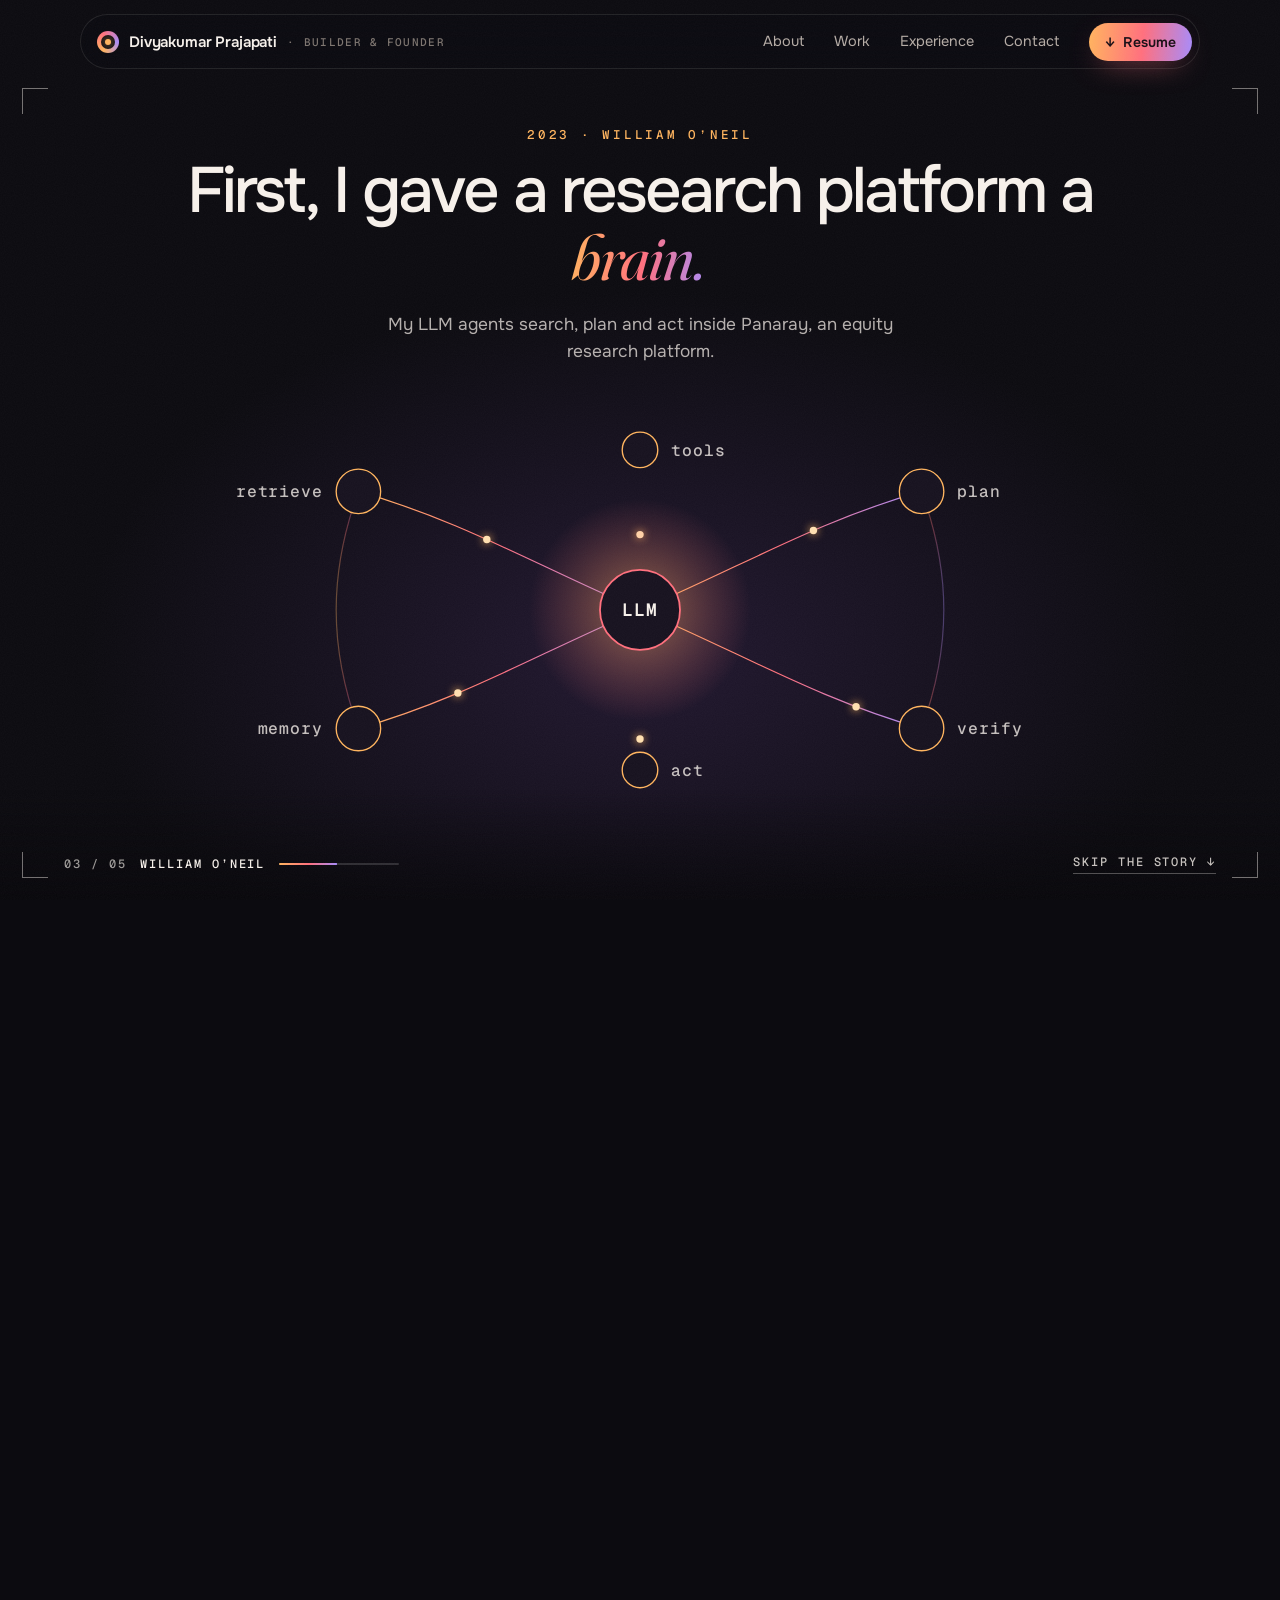
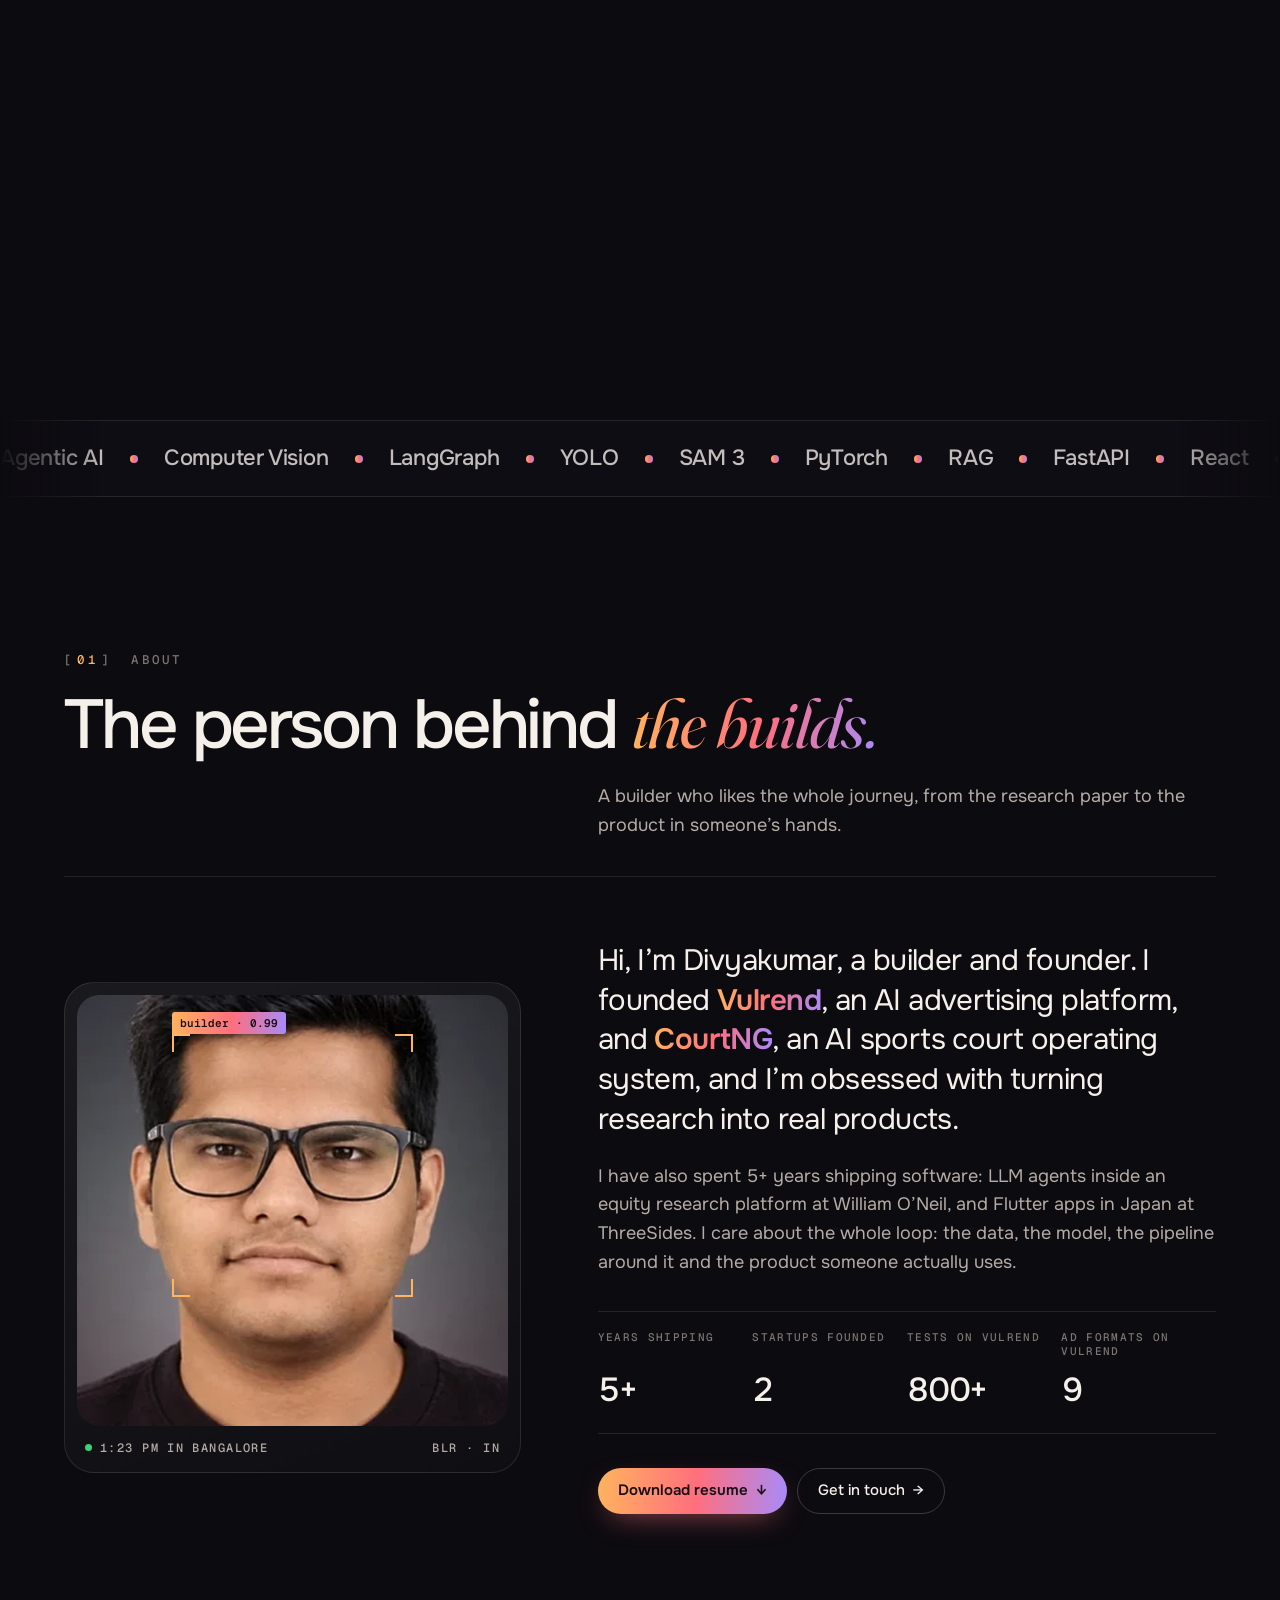
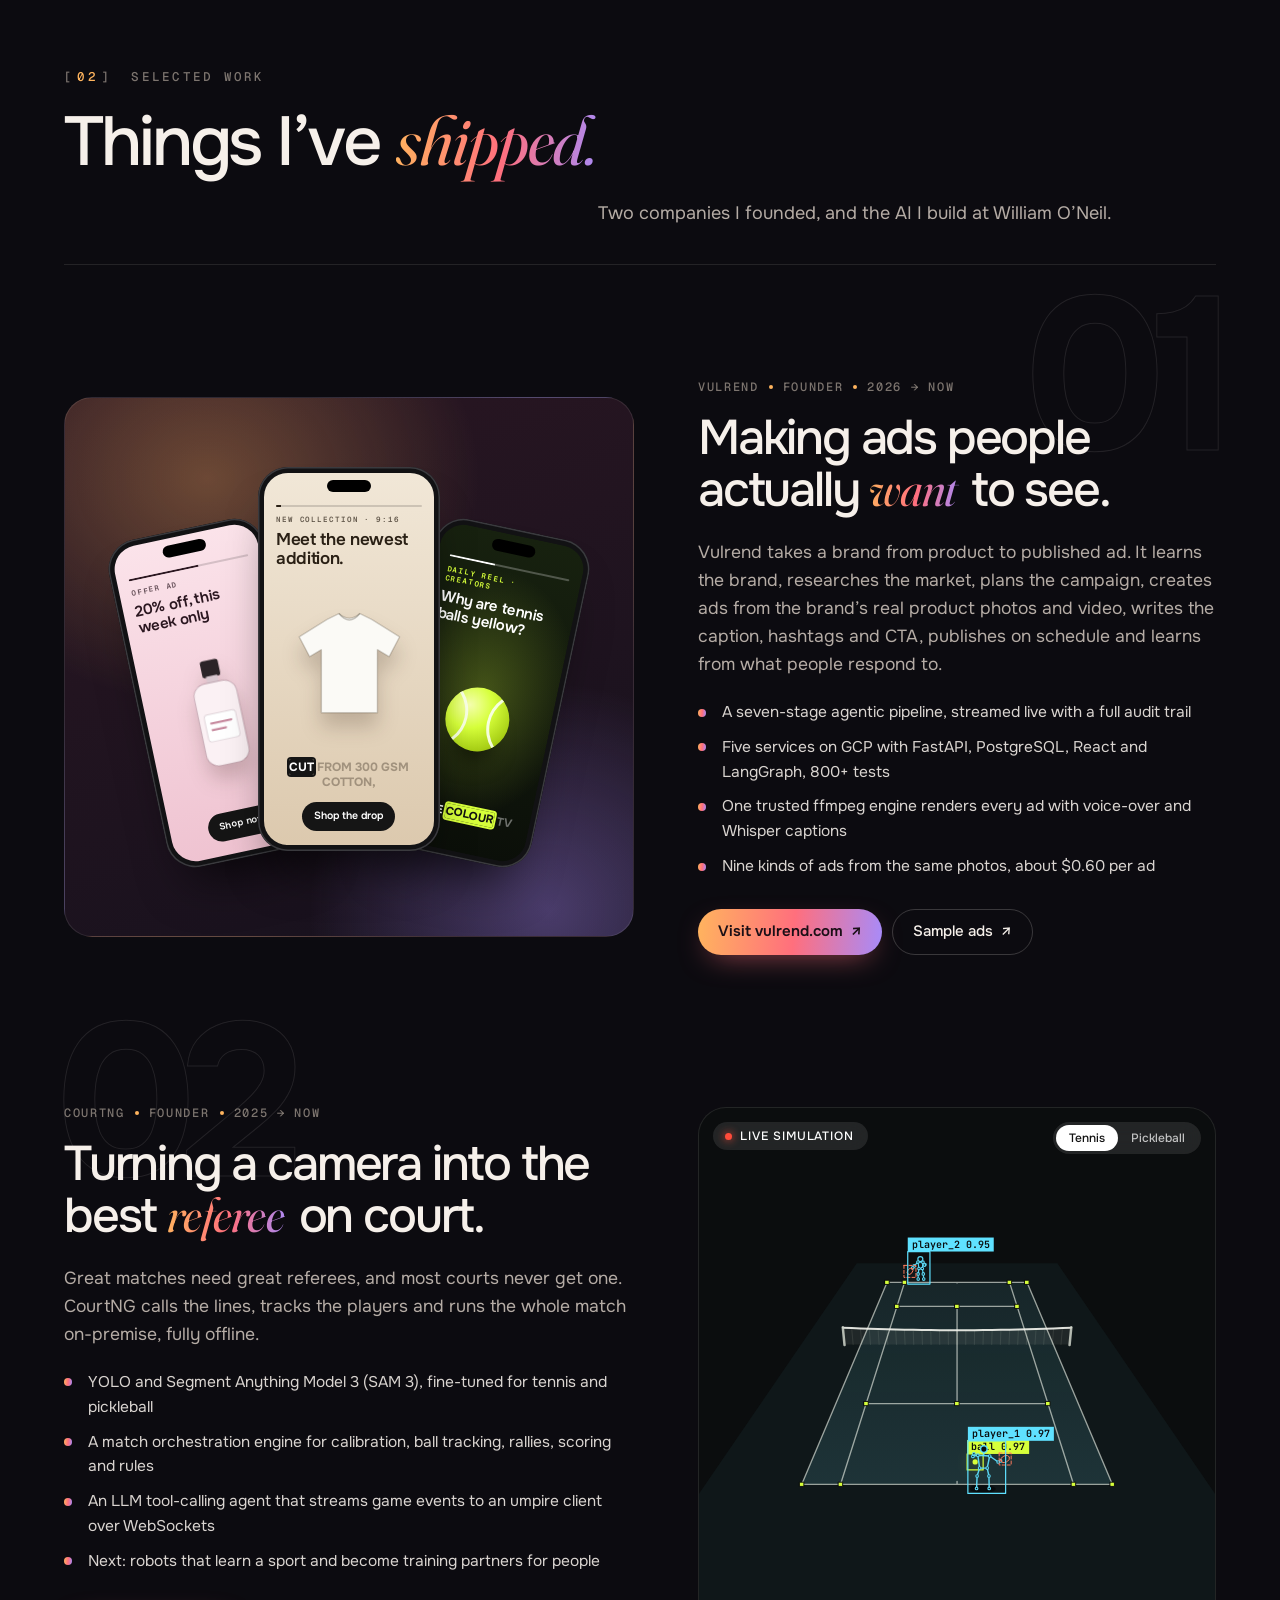
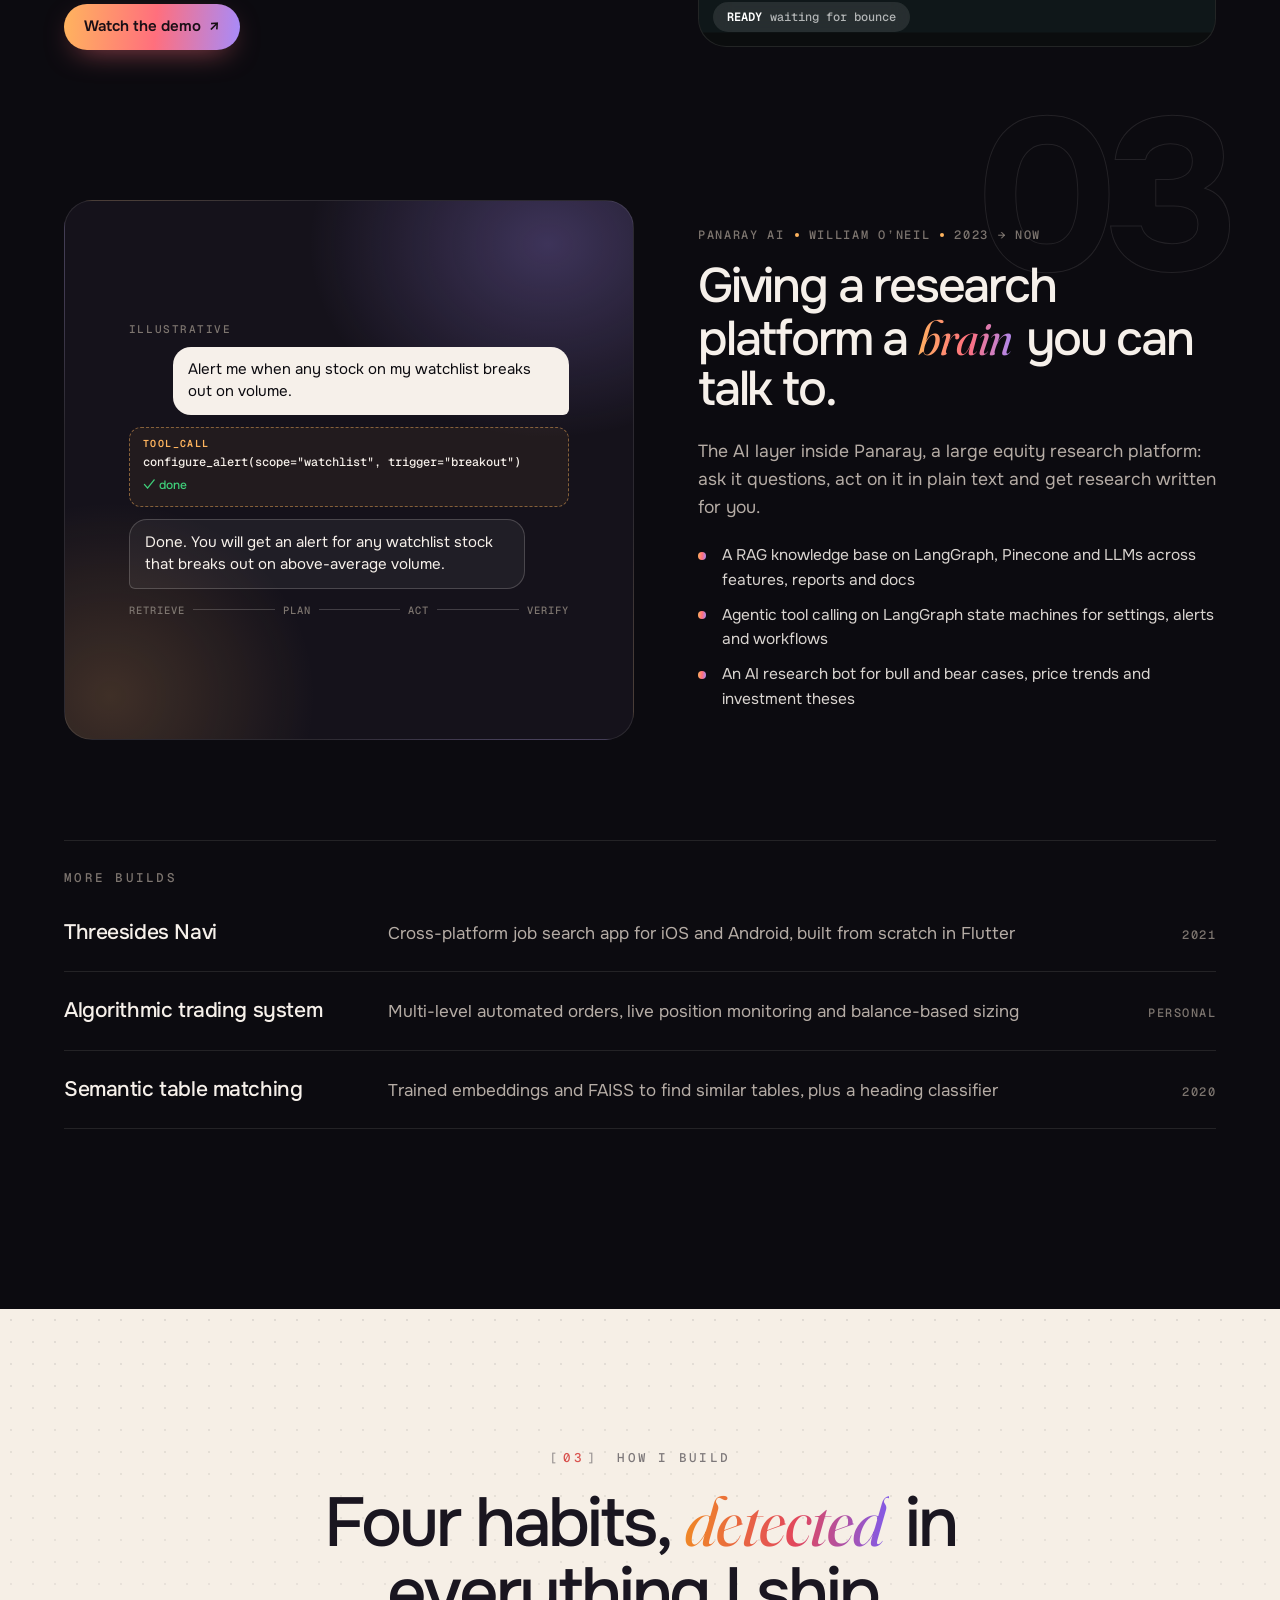
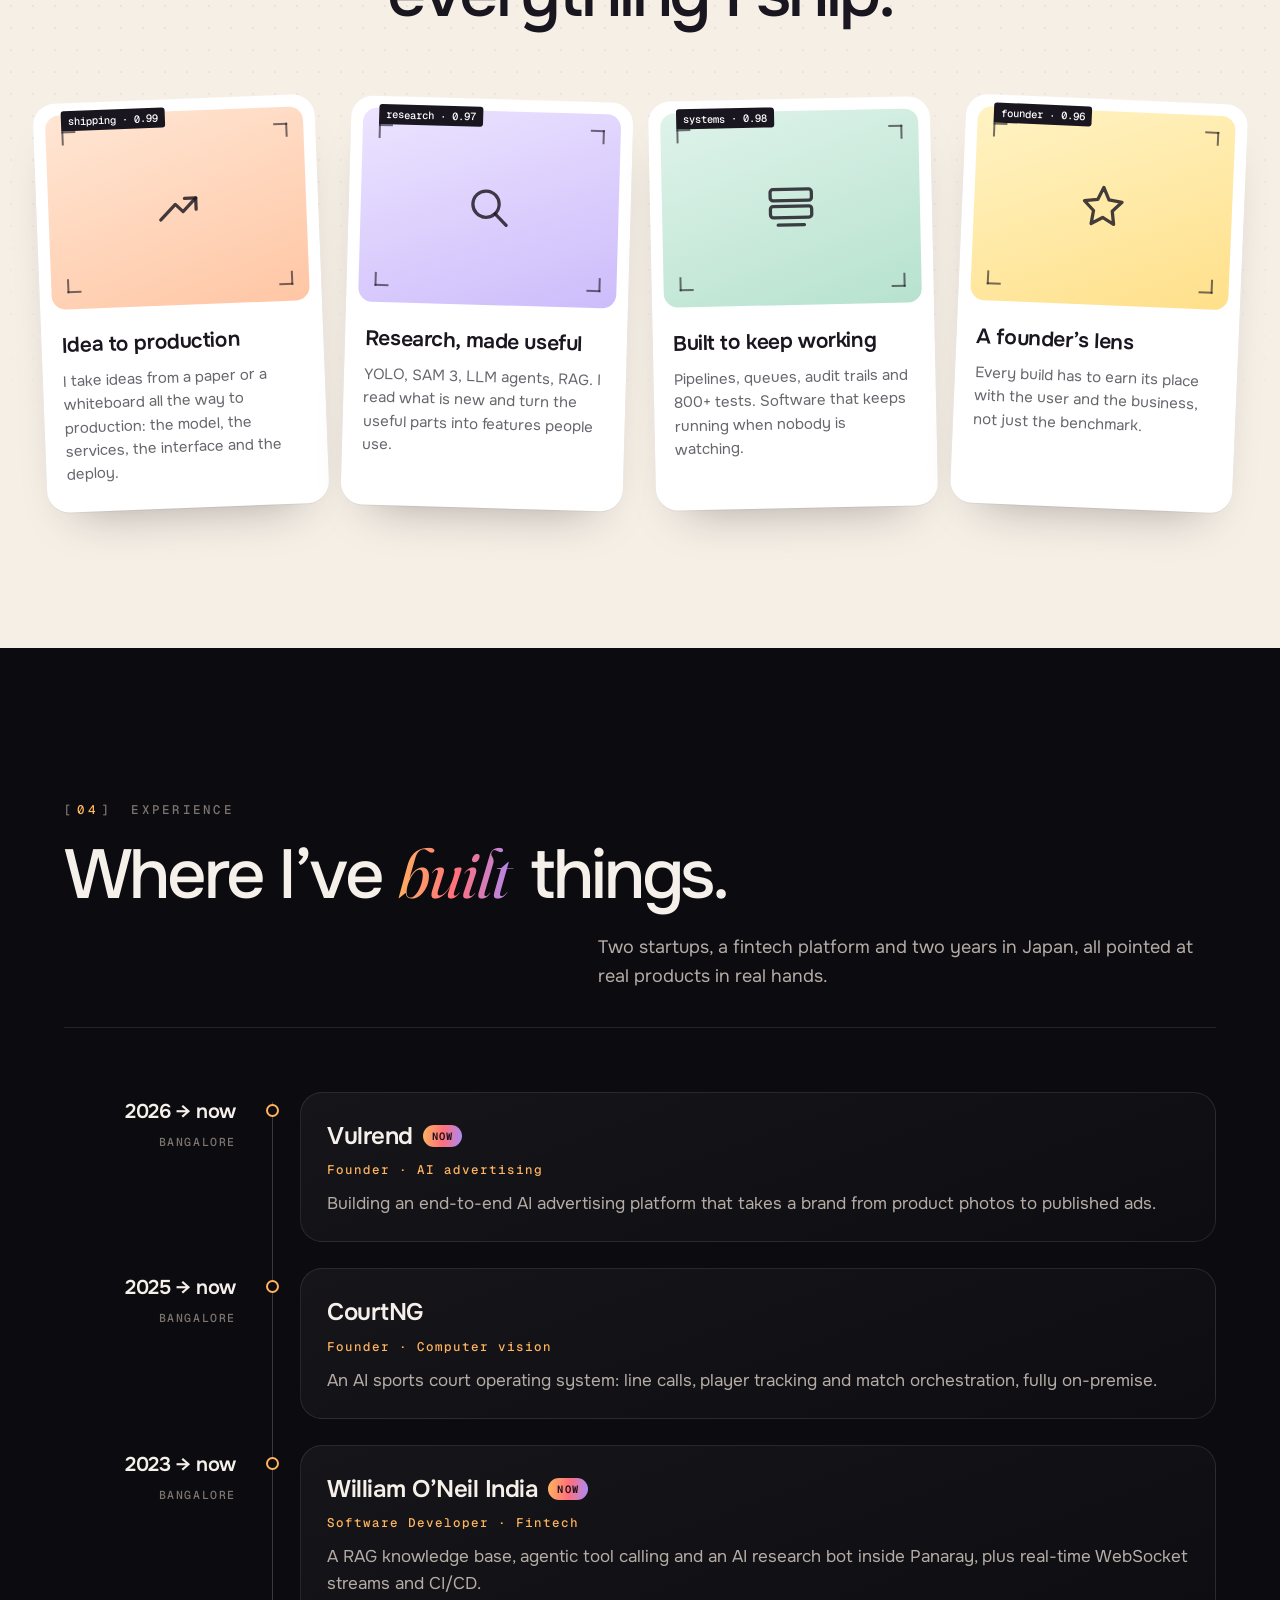
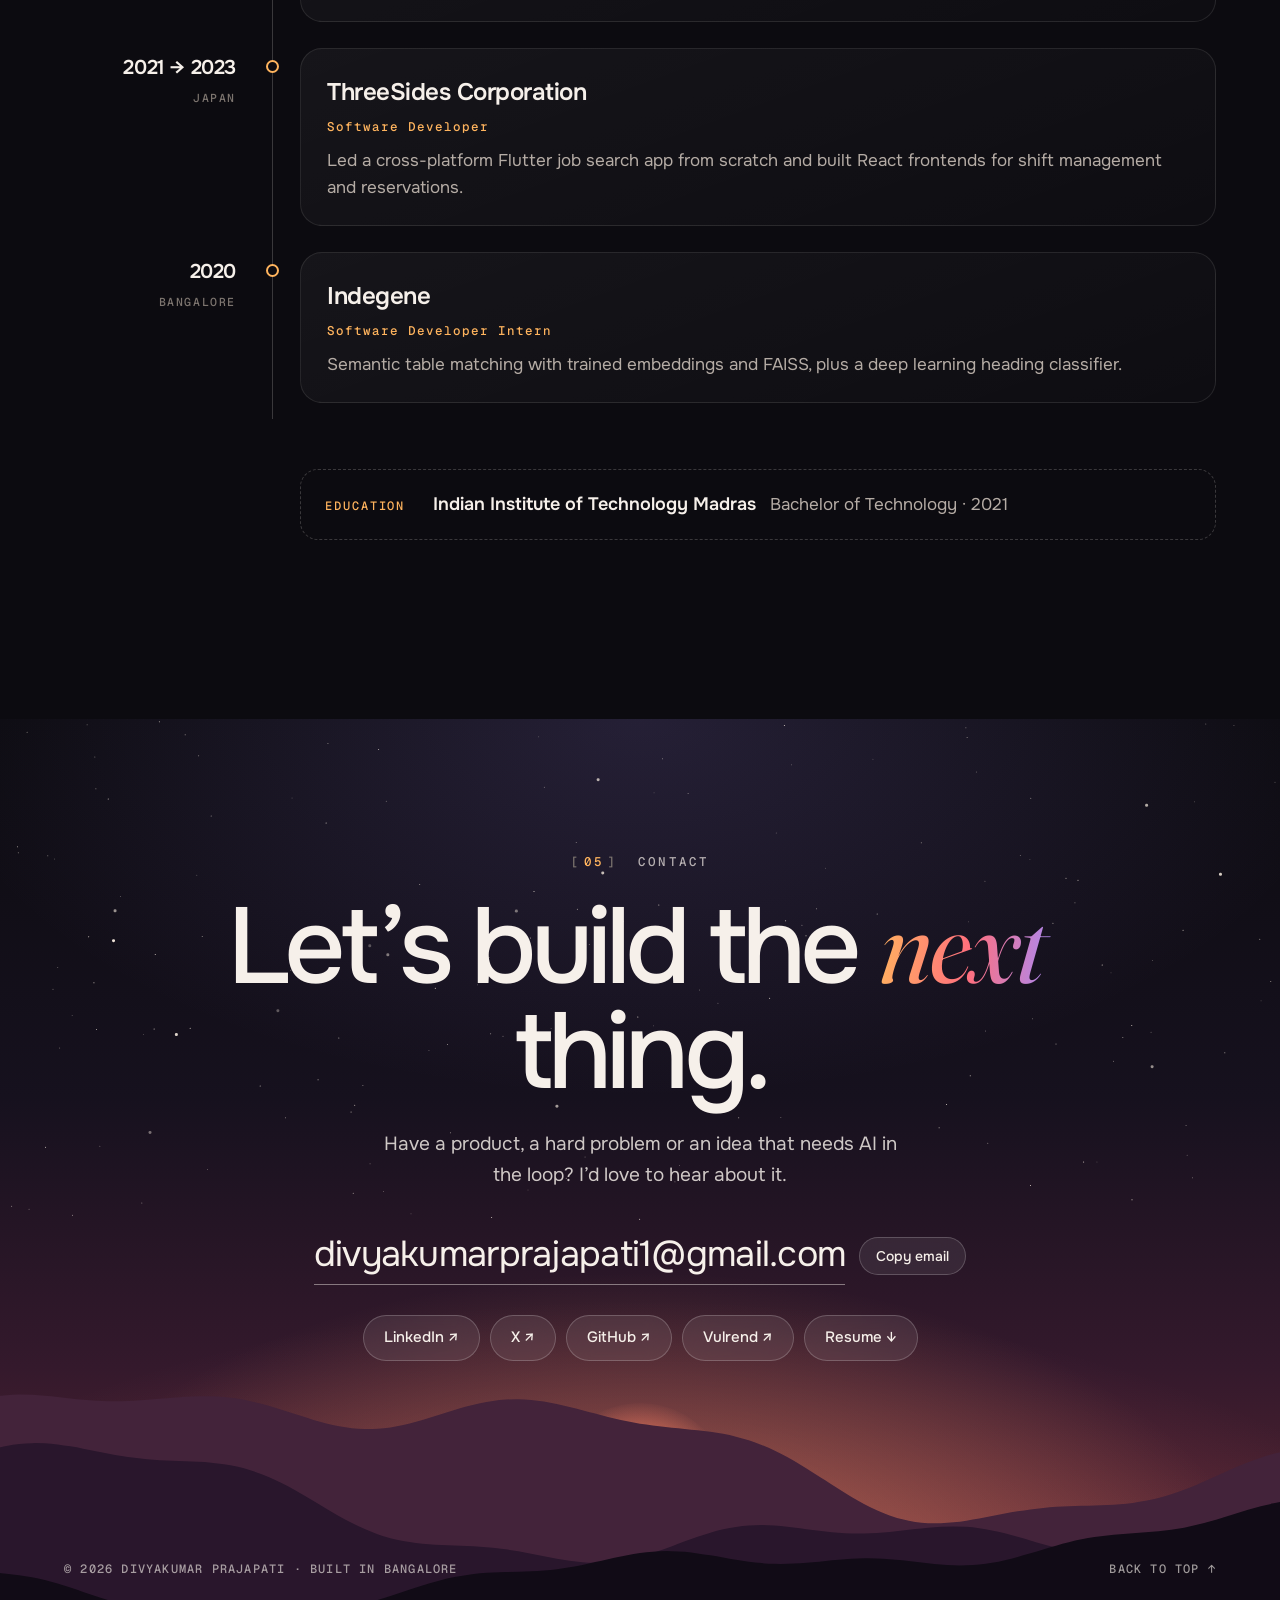
==== commit 7bc2d17a: "Intro: photo lens on the hello screen, smoother zoom - The hello screen shows the portrait in a glow" ====
--- a/index.html
+++ b/index.html
@@ -23,7 +23,7 @@
   <link rel="preconnect" href="https://fonts.googleapis.com">
   <link rel="preconnect" href="https://fonts.gstatic.com" crossorigin>
   <link href="https://fonts.googleapis.com/css2?family=Fraunces:ital,opsz,wght@1,9..144,300..500&family=Geist+Mono:wght@400;500&family=JetBrains+Mono:wght@500;600;700&family=Onest:wght@300..700&display=swap" rel="stylesheet">
-  <link rel="stylesheet" href="styles.css?v=2026-09-24.3">
+  <link rel="stylesheet" href="styles.css?v=2026-09-25.2">
   <script>
     document.documentElement.classList.add("js");
     if (matchMedia("(prefers-reduced-motion: reduce)").matches) document.documentElement.classList.add("reduce");
@@ -85,6 +85,7 @@
           </div>
           <div class="scene__text scene__text--hello" data-scene-text>
             <div>
+              <div class="hero__lens" data-hero-lens><img src="assets/portrait.webp" alt="Divyakumar Prajapati" width="640" height="640" fetchpriority="high"></div>
               <h1 class="hero">Hi, I’m <em>Divyakumar.</em></h1>
               <p class="hero__line">I turn research into products people actually use.</p>
               <p class="hero__meta">Builder &amp; founder <i></i> IIT Madras <i></i> Bangalore</p>
@@ -558,7 +559,7 @@
     </section>
   </main>
 
-  <script src="js/court.js?v=2026-09-24.3" defer></script>
-  <script src="js/main.js?v=2026-09-24.3" defer></script>
+  <script src="js/court.js?v=2026-09-25.2" defer></script>
+  <script src="js/main.js?v=2026-09-25.2" defer></script>
 </body>
 </html>
--- a/styles.css
+++ b/styles.css
@@ -189,7 +189,7 @@
   background: linear-gradient(0deg, rgba(8, 7, 11, 0.8), transparent);
   pointer-events: none;
 }
-.scene { position: absolute; inset: 0; overflow: hidden; }
+.scene { position: absolute; inset: 0; overflow: hidden; isolation: isolate; }
 .scene + .scene { display: none; }
 .js .scene + .scene { display: block; clip-path: circle(0 at 50% 50%); }
 .scene__bg { position: absolute; inset: 0; transform-origin: 50% 50%; will-change: transform; }
@@ -203,11 +203,40 @@
   padding: max(14vh, 104px) 24px 0;
   text-align: center;
   pointer-events: none;
-  will-change: opacity, transform, filter;
+  will-change: opacity, transform;
+}
+.scene__shade {
+  position: absolute;
+  inset: 0;
+  z-index: 2;
+  background: #07060a;
+  opacity: 0;
+  pointer-events: none;
+  will-change: opacity;
 }
 .scene__text a { pointer-events: auto; }
 .scene__text--hello { place-items: center; padding: 96px 24px 28vh; }
 
+.hero__lens {
+  position: relative;
+  width: clamp(88px, 15vh, 150px);
+  aspect-ratio: 1;
+  margin: 0 auto 24px;
+  padding: 4px;
+  border-radius: 50%;
+  background: conic-gradient(from 210deg, var(--amber), var(--rose), var(--violet), var(--amber));
+  box-shadow: 0 18px 60px -14px rgba(255, 111, 125, 0.65);
+}
+.hero__lens img { display: block; width: 100%; height: 100%; border: 4px solid var(--ink); border-radius: 50%; object-fit: cover; }
+.hero__lens::after {
+  content: "";
+  position: absolute;
+  inset: -9px;
+  border: 1px solid rgba(255, 205, 175, 0.4);
+  border-radius: 50%;
+  animation: breathe 3.4s ease-in-out infinite;
+}
+@keyframes breathe { 50% { transform: scale(1.07); opacity: 0.3; } }
 .hero { font-size: clamp(46px, 7.6vw, 116px); font-weight: 500; line-height: 0.98; letter-spacing: -0.05em; }
 .hero__line {
   max-width: 24ch;
@@ -457,14 +486,15 @@
 .intro__ring {
   position: absolute;
   z-index: 8;
-  left: 50%; top: 50%;
+  left: 0; top: 0;
   width: 0; height: 0;
-  border: 1.5px solid rgba(255, 220, 180, 0.95);
+  border: 4px solid rgba(255, 222, 186, 0.95);
   border-radius: 50%;
-  box-shadow: 0 0 70px 10px rgba(255, 120, 110, 0.35), inset 0 0 60px 8px rgba(255, 150, 110, 0.3);
-  transform: translate(-50%, -50%);
+  box-shadow: 0 0 140px 22px rgba(255, 120, 110, 0.38), inset 0 0 120px 18px rgba(255, 150, 110, 0.3);
+  transform-origin: 50% 50%;
   opacity: 0;
   pointer-events: none;
+  will-change: transform, opacity;
 }
 .vf { position: absolute; z-index: 9; width: 26px; height: 26px; border: 1.5px solid rgba(246, 240, 234, 0.45); pointer-events: none; }
 .vf--tl { top: 88px; left: 22px; border-right: 0; border-bottom: 0; }
@@ -489,7 +519,7 @@
 .intro__count { display: flex; align-items: center; gap: 14px; }
 .intro__count b { font-weight: 500; color: var(--text); }
 .intro__bar { width: 120px; height: 2px; overflow: hidden; border-radius: 2px; background: rgba(255, 255, 255, 0.15); }
-.intro__bar i { display: block; width: 0; height: 100%; background: var(--dusk); }
+.intro__bar i { display: block; width: 100%; height: 100%; background: var(--dusk); transform: scaleX(0); transform-origin: 0 50%; will-change: transform; }
 .skipstory {
   padding-bottom: 3px;
   border-bottom: 1px solid rgba(246, 240, 234, 0.3);
@@ -501,6 +531,8 @@
 
 /* short windows (laptops with browser chrome): smaller words, more room for the visuals */
 @media (max-height: 740px) and (min-width: 701px) {
+  .hero__lens { width: clamp(76px, 13vh, 120px); margin-bottom: 16px; }
+  .hero { font-size: clamp(40px, min(6.4vw, 11vh), 90px); }
   .scene__text { padding-top: 92px; }
   .scene__text--hello { padding-bottom: 26vh; }
   .scene__label { margin-bottom: 10px; }
@@ -514,6 +546,7 @@
   .vf--bl, .vf--br { bottom: 14px; }
 }
 @media (max-width: 700px) {
+  .hero__lens { width: 96px; margin-bottom: 20px; }
   .graph--wide { display: none; }
   .graph--tall { display: block; }
   .scene__text { padding-top: 92px; }
